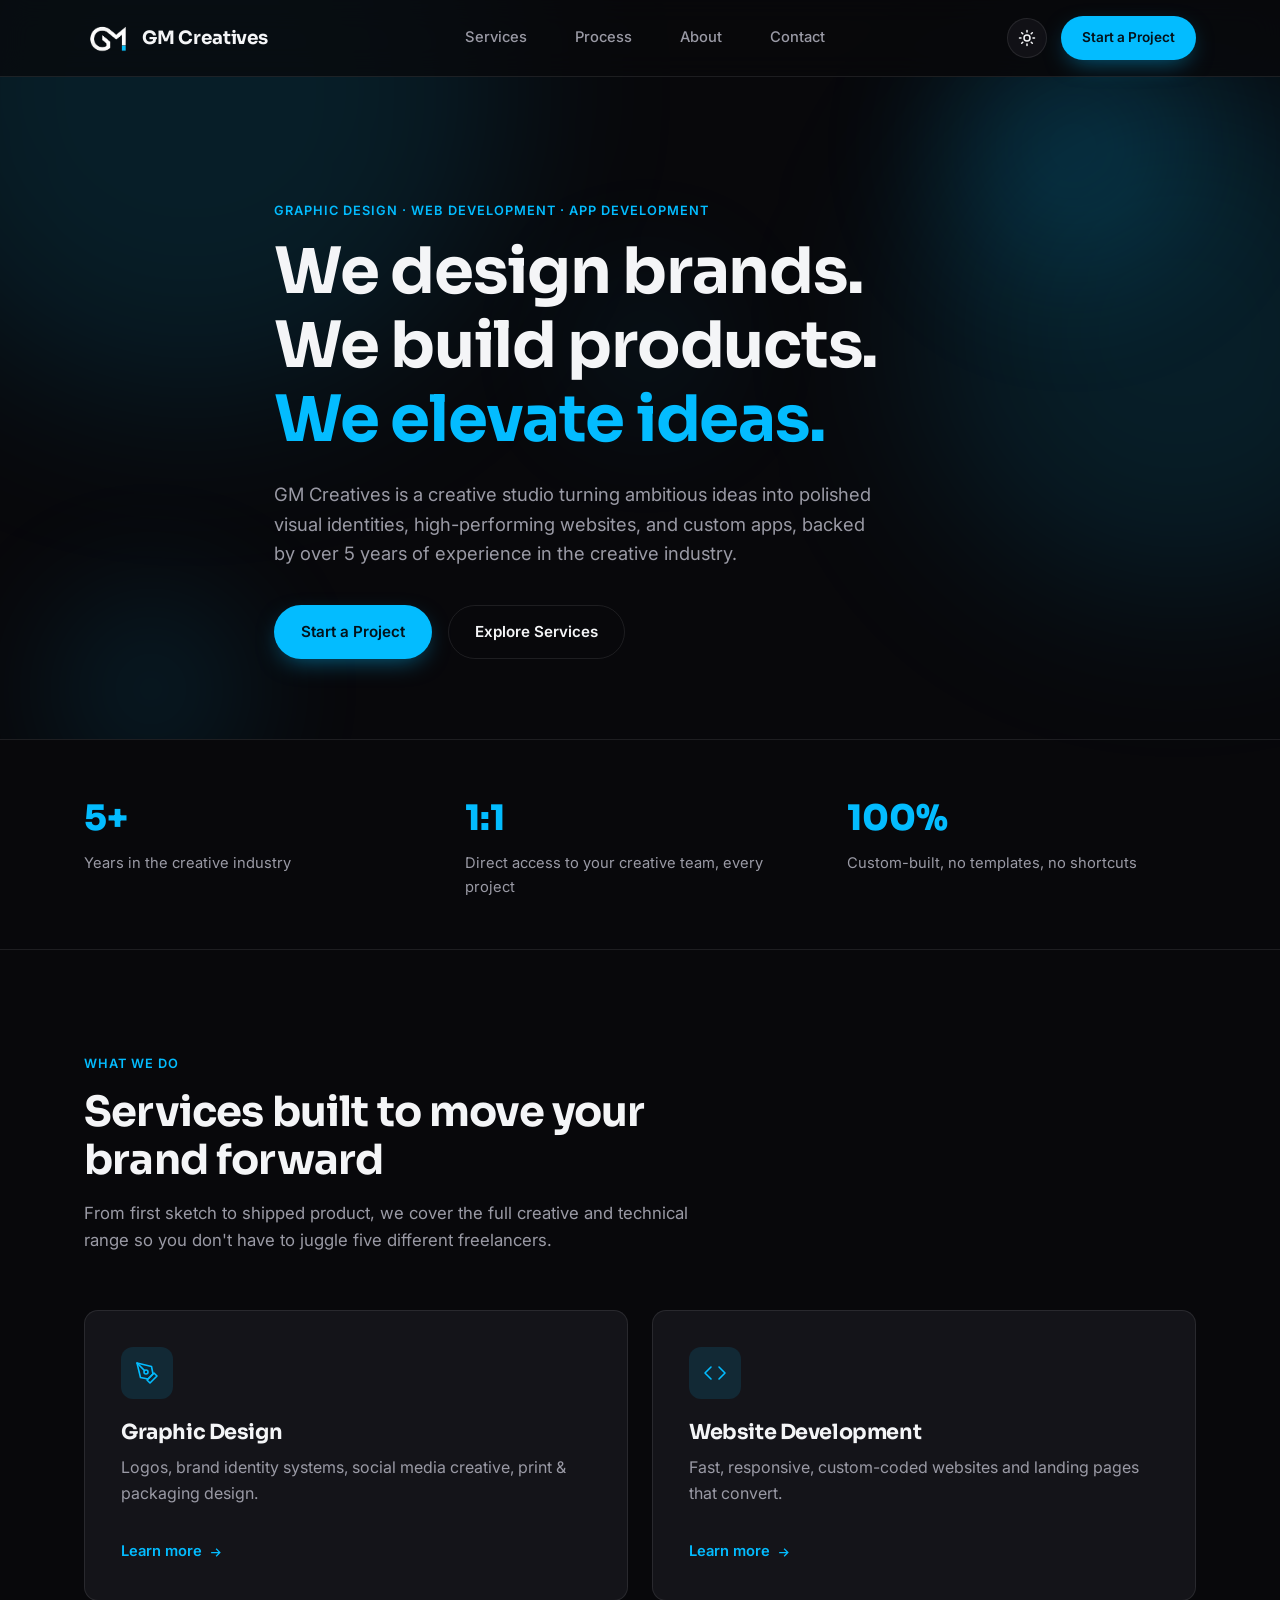
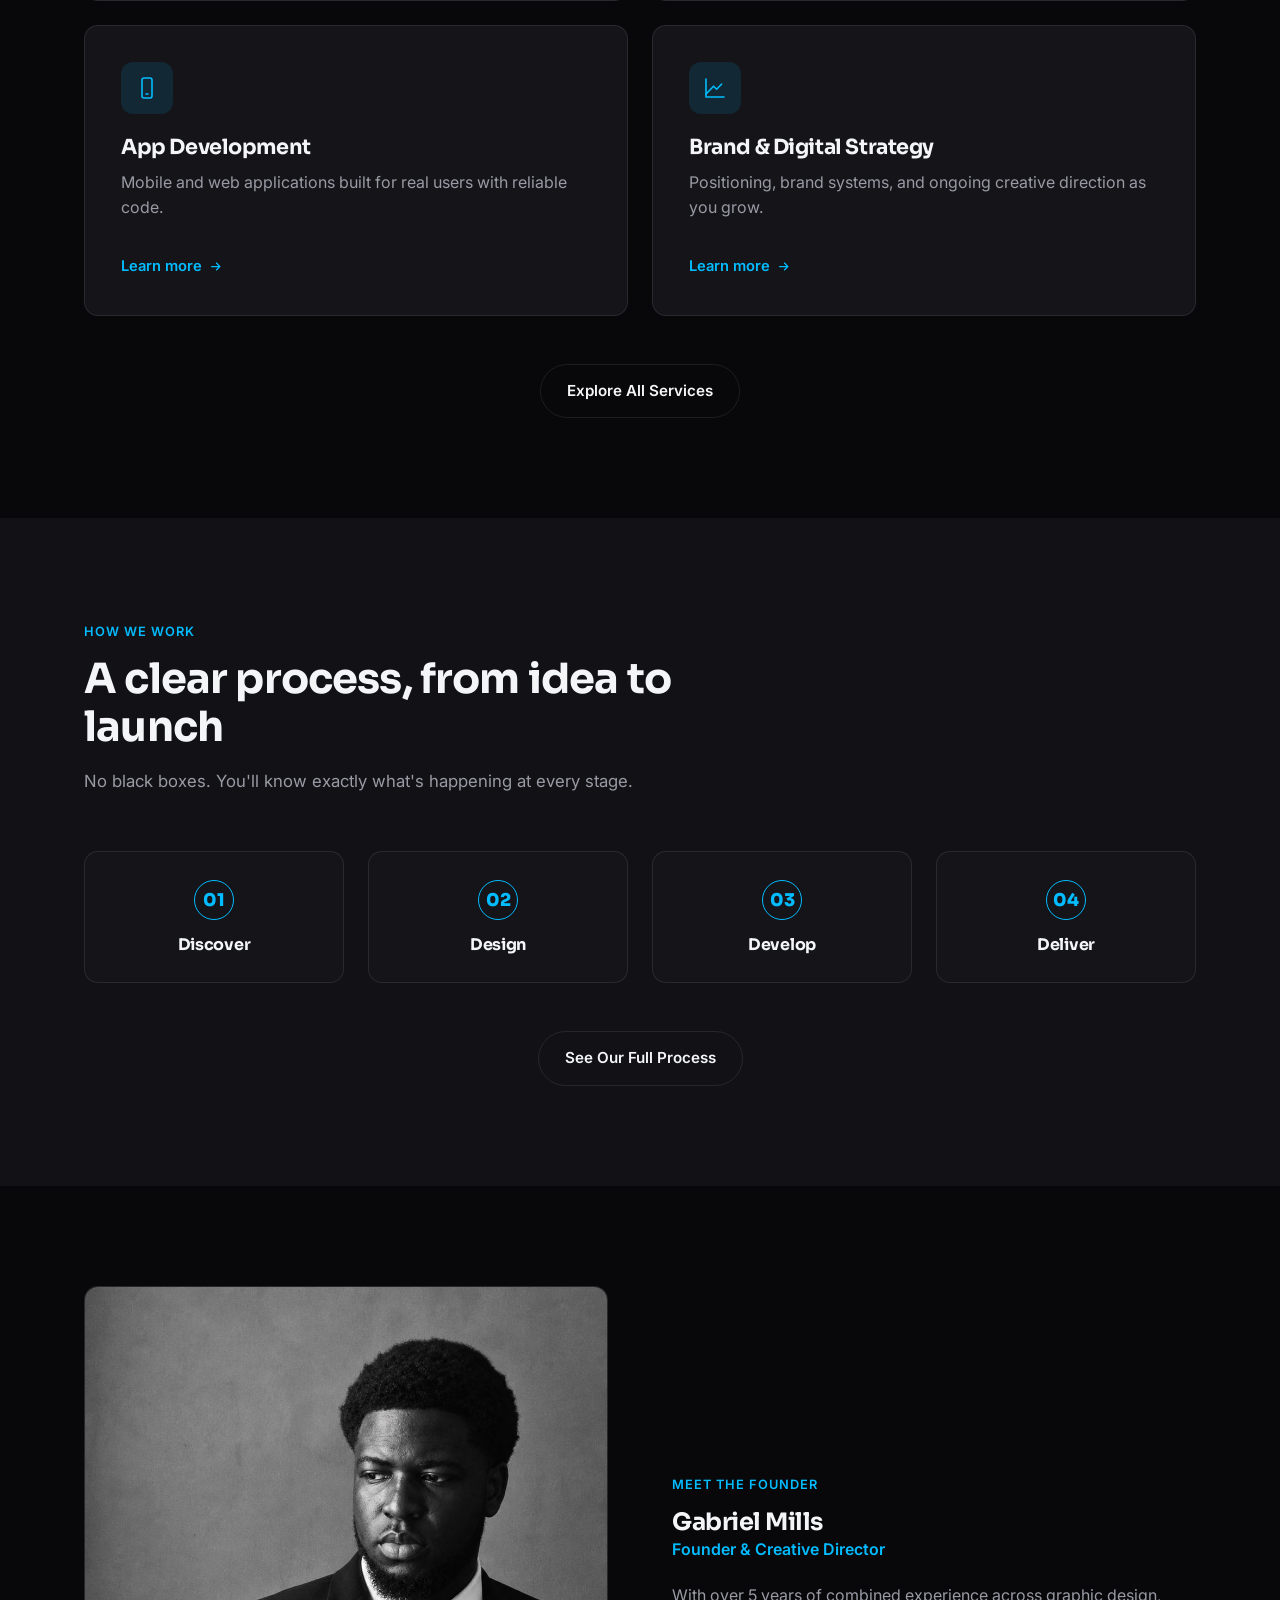
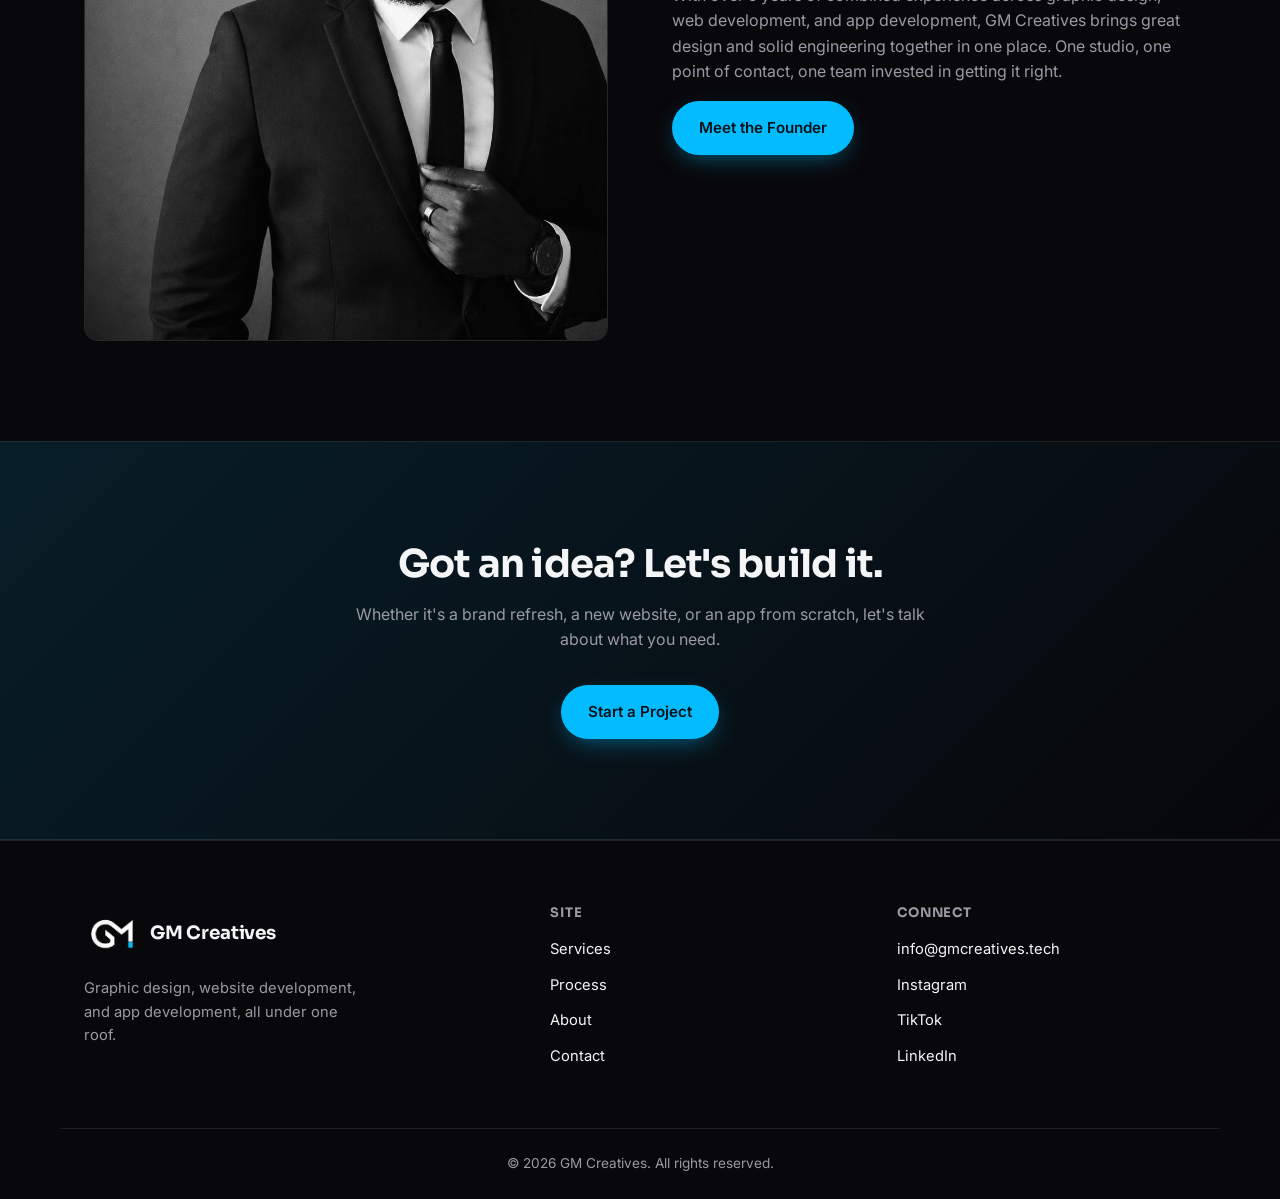
==== index.html @ 7a3c54f2 "Add header scroll animation and ambient background motion Header now shrinks and gains a subtle shad" ====
<!DOCTYPE html>
<html lang="en">
<head>
<meta charset="UTF-8">
<meta name="viewport" content="width=device-width, initial-scale=1.0">
<title>GM Creatives | Graphic Design, Web & App Development Studio</title>
<meta name="description" content="GM Creatives is a graphic design, website development, and app development studio led by Gabriel Mills, bringing over 5 years of creative industry experience to every project.">
<link rel="icon" type="image/jpeg" href="assets/images/logo.jpeg">
<link rel="preconnect" href="https://fonts.googleapis.com">
<link rel="preconnect" href="https://fonts.gstatic.com" crossorigin>
<link href="https://fonts.googleapis.com/css2?family=Sora:wght@400;500;600;700;800&family=Inter:wght@400;500;600;700&display=swap" rel="stylesheet">
<link rel="stylesheet" href="assets/css/styles.css">
<script>
  (function() {
    var saved = localStorage.getItem('gmc-theme');
    var theme = saved || 'dark';
    document.documentElement.setAttribute('data-theme', theme);
  })();
</script>
</head>
<body>

<div class="bg-glow" aria-hidden="true"></div>

<header class="site-header" id="top">
  <div class="container header-inner">
    <a href="index.html" class="brand">
      <img src="assets/images/logo-white.png" alt="GM Creatives logo" class="brand-mark logo-dark">
      <img src="assets/images/logo-black.png" alt="GM Creatives logo" class="brand-mark logo-light">
      <span class="brand-name">GM Creatives</span>
    </a>

    <nav class="main-nav" id="main-nav">
      <a href="services.html"><svg class="nav-arrow" viewBox="0 0 24 24" fill="none" stroke="currentColor" stroke-width="2" stroke-linecap="round" stroke-linejoin="round"><path d="M7 17L17 7M17 7H8M17 7V16"></path></svg>Services</a>
      <a href="process.html"><svg class="nav-arrow" viewBox="0 0 24 24" fill="none" stroke="currentColor" stroke-width="2" stroke-linecap="round" stroke-linejoin="round"><path d="M7 17L17 7M17 7H8M17 7V16"></path></svg>Process</a>
      <a href="about.html"><svg class="nav-arrow" viewBox="0 0 24 24" fill="none" stroke="currentColor" stroke-width="2" stroke-linecap="round" stroke-linejoin="round"><path d="M7 17L17 7M17 7H8M17 7V16"></path></svg>About</a>
      <a href="contact.html"><svg class="nav-arrow" viewBox="0 0 24 24" fill="none" stroke="currentColor" stroke-width="2" stroke-linecap="round" stroke-linejoin="round"><path d="M7 17L17 7M17 7H8M17 7V16"></path></svg>Contact</a>
      <a href="contact.html" class="btn btn-primary btn-sm mobile-cta">Start a Project</a>
    </nav>

    <div class="header-actions">
      <button class="theme-toggle" id="theme-toggle" type="button" aria-label="Toggle light and dark mode">
        <svg class="icon-sun" viewBox="0 0 24 24" fill="none" stroke="currentColor" stroke-width="2" stroke-linecap="round" stroke-linejoin="round"><circle cx="12" cy="12" r="4"></circle><path d="M12 2v2M12 20v2M4.93 4.93l1.41 1.41M17.66 17.66l1.41 1.41M2 12h2M20 12h2M6.34 17.66l-1.41 1.41M19.07 4.93l-1.41 1.41"></path></svg>
        <svg class="icon-moon" viewBox="0 0 24 24" fill="none" stroke="currentColor" stroke-width="2" stroke-linecap="round" stroke-linejoin="round"><path d="M21 12.79A9 9 0 1 1 11.21 3a7 7 0 0 0 9.79 9.79z"></path></svg>
      </button>
      <a href="contact.html" class="btn btn-primary btn-sm">Start a Project</a>
      <button class="nav-toggle" id="nav-toggle" type="button" aria-label="Open menu" aria-expanded="false">
        <span></span><span></span><span></span>
      </button>
    </div>
  </div>
</header>

<main>

  <!-- HERO -->
  <section class="hero">
    <div class="orb-field" aria-hidden="true">
      <div class="orb orb-1"></div>
      <div class="orb orb-2"></div>
      <div class="orb orb-3"></div>
    </div>
    <div class="container hero-inner">
      <p class="eyebrow reveal">Graphic Design · Web Development · App Development</p>
      <h1 class="hero-title reveal">
        We design brands.<br>
        We build products.<br>
        <span class="text-accent">We elevate ideas.</span>
      </h1>
      <p class="hero-sub reveal">
        GM Creatives is a creative studio turning ambitious ideas into polished visual identities,
        high-performing websites, and custom apps, backed by over 5 years of experience in the creative industry.
      </p>
      <div class="hero-actions reveal">
        <a href="contact.html" class="btn btn-primary">Start a Project</a>
        <a href="services.html" class="btn btn-ghost">Explore Services</a>
      </div>
    </div>
  </section>

  <!-- PILLARS / STATS -->
  <section class="pillars">
    <div class="container pillars-grid">
      <div class="pillar reveal">
        <span class="pillar-num">5+</span>
        <span class="pillar-label">Years in the creative industry</span>
      </div>
      <div class="pillar reveal">
        <span class="pillar-num">1:1</span>
        <span class="pillar-label">Direct access to your creative team, every project</span>
      </div>
      <div class="pillar reveal">
        <span class="pillar-num">100%</span>
        <span class="pillar-label">Custom-built, no templates, no shortcuts</span>
      </div>
    </div>
  </section>

  <!-- SERVICES TEASER -->
  <section class="services">
    <div class="container">
      <div class="section-head reveal">
        <p class="eyebrow">What we do</p>
        <h2>Services built to move your brand forward</h2>
        <p class="section-sub">From first sketch to shipped product, we cover the full creative and technical range so you don't have to juggle five different freelancers.</p>
      </div>

      <div class="services-grid">
        <a href="services.html#graphic-design" class="service-card reveal">
          <div class="service-icon">
            <svg viewBox="0 0 24 24" fill="none" stroke="currentColor" stroke-width="1.6" stroke-linecap="round" stroke-linejoin="round"><path d="M12 19l7-7 3 3-7 7-3-3z"></path><path d="M18 13l-1.5-7.5L2 2l3.5 14.5L13 18l5-5z"></path><path d="M2 2l7.586 7.586"></path><circle cx="11" cy="11" r="2"></circle></svg>
          </div>
          <h3>Graphic Design</h3>
          <p>Logos, brand identity systems, social media creative, print &amp; packaging design.</p>
          <span class="know-more">Learn more <svg viewBox="0 0 24 24" fill="none" stroke="currentColor" stroke-width="2"><path d="M5 12h14M13 6l6 6-6 6"></path></svg></span>
        </a>

        <a href="services.html#website-development" class="service-card reveal">
          <div class="service-icon">
            <svg viewBox="0 0 24 24" fill="none" stroke="currentColor" stroke-width="1.6" stroke-linecap="round" stroke-linejoin="round"><polyline points="16 18 22 12 16 6"></polyline><polyline points="8 6 2 12 8 18"></polyline></svg>
          </div>
          <h3>Website Development</h3>
          <p>Fast, responsive, custom-coded websites and landing pages that convert.</p>
          <span class="know-more">Learn more <svg viewBox="0 0 24 24" fill="none" stroke="currentColor" stroke-width="2"><path d="M5 12h14M13 6l6 6-6 6"></path></svg></span>
        </a>

        <a href="services.html#app-development" class="service-card reveal">
          <div class="service-icon">
            <svg viewBox="0 0 24 24" fill="none" stroke="currentColor" stroke-width="1.6" stroke-linecap="round" stroke-linejoin="round"><rect x="7" y="2" width="10" height="20" rx="2"></rect><line x1="11" y1="18" x2="13" y2="18"></line></svg>
          </div>
          <h3>App Development</h3>
          <p>Mobile and web applications built for real users with reliable code.</p>
          <span class="know-more">Learn more <svg viewBox="0 0 24 24" fill="none" stroke="currentColor" stroke-width="2"><path d="M5 12h14M13 6l6 6-6 6"></path></svg></span>
        </a>

        <a href="services.html#brand-strategy" class="service-card reveal">
          <div class="service-icon">
            <svg viewBox="0 0 24 24" fill="none" stroke="currentColor" stroke-width="1.6" stroke-linecap="round" stroke-linejoin="round"><path d="M3 3v18h18"></path><path d="M18.7 8l-5.1 5.2-3-3L3 18"></path></svg>
          </div>
          <h3>Brand &amp; Digital Strategy</h3>
          <p>Positioning, brand systems, and ongoing creative direction as you grow.</p>
          <span class="know-more">Learn more <svg viewBox="0 0 24 24" fill="none" stroke="currentColor" stroke-width="2"><path d="M5 12h14M13 6l6 6-6 6"></path></svg></span>
        </a>
      </div>

      <div class="section-cta reveal">
        <a href="services.html" class="btn btn-ghost">Explore All Services</a>
      </div>
    </div>
  </section>

  <!-- PROCESS TEASER -->
  <section class="process">
    <div class="container">
      <div class="section-head reveal">
        <p class="eyebrow">How we work</p>
        <h2>A clear process, from idea to launch</h2>
        <p class="section-sub">No black boxes. You'll know exactly what's happening at every stage.</p>
      </div>

      <div class="process-teaser-row">
        <div class="process-teaser-item reveal">
          <div class="timeline-marker">01</div>
          <h3>Discover</h3>
        </div>
        <div class="process-teaser-item reveal">
          <div class="timeline-marker">02</div>
          <h3>Design</h3>
        </div>
        <div class="process-teaser-item reveal">
          <div class="timeline-marker">03</div>
          <h3>Develop</h3>
        </div>
        <div class="process-teaser-item reveal">
          <div class="timeline-marker">04</div>
          <h3>Deliver</h3>
        </div>
      </div>

      <div class="section-cta reveal">
        <a href="process.html" class="btn btn-ghost">See Our Full Process</a>
      </div>
    </div>
  </section>

  <!-- ABOUT TEASER -->
  <section class="about">
    <div class="container teaser">
      <div class="teaser-photo reveal">
        <img src="assets/images/founder.png" alt="Gabriel Mills, Founder of GM Creatives">
      </div>
      <div class="reveal">
        <p class="eyebrow">Meet the founder</p>
        <h2>Gabriel Mills</h2>
        <p class="about-role">Founder &amp; Creative Director</p>
        <p class="about-text">
          With over 5 years of combined experience across graphic design, web development, and app
          development, GM Creatives brings great design and solid engineering together in one place.
          One studio, one point of contact, one team invested in getting it right.
        </p>
        <a href="about.html" class="btn btn-primary">Meet the Founder</a>
      </div>
    </div>
  </section>

  <!-- CTA BANNER -->
  <section class="cta-banner">
    <div class="container cta-inner reveal">
      <h2>Got an idea? Let's build it.</h2>
      <p>Whether it's a brand refresh, a new website, or an app from scratch, let's talk about what you need.</p>
      <a href="contact.html" class="btn btn-primary">Start a Project</a>
    </div>
  </section>

</main>

<footer class="site-footer">
  <div class="container footer-inner">
    <div class="footer-brand">
      <a href="index.html" class="brand">
        <img src="assets/images/logo-white.png" alt="GM Creatives logo" class="brand-mark logo-dark">
        <img src="assets/images/logo-black.png" alt="GM Creatives logo" class="brand-mark logo-light">
        <span class="brand-name">GM Creatives</span>
      </a>
      <p>Graphic design, website development, and app development, all under one roof.</p>
    </div>

    <div class="footer-links">
      <h4>Site</h4>
      <a href="services.html">Services</a>
      <a href="process.html">Process</a>
      <a href="about.html">About</a>
      <a href="contact.html">Contact</a>
    </div>

    <div class="footer-links">
      <h4>Connect</h4>
      <a href="mailto:info@gmcreatives.tech">info@gmcreatives.tech</a>
      <a href="https://instagram.com/officialmills__" target="_blank" rel="noopener">Instagram</a>
      <a href="https://tiktok.com/@officialmills__" target="_blank" rel="noopener">TikTok</a>
      <a href="https://www.linkedin.com/in/gmills69" target="_blank" rel="noopener">LinkedIn</a>
    </div>
  </div>
  <div class="container footer-bottom">
    <p>&copy; <span id="year"></span> GM Creatives. All rights reserved.</p>
  </div>
</footer>

<script src="assets/js/main.js"></script>
</body>
</html>
---- assets/css/styles.css ----
/* ===== Design tokens ===== */
:root {
  --accent: #03bcff;
  --accent-hover: #29cbff;
  --accent-soft: rgba(3, 188, 255, 0.12);
  --radius: 14px;
  --font-head: 'Sora', 'Inter', system-ui, sans-serif;
  --font-body: 'Inter', system-ui, sans-serif;
  --ease: cubic-bezier(0.16, 1, 0.3, 1);
}

/* Dark theme (default) */
[data-theme="dark"] {
  --bg: #08080b;
  --bg-elevated: #111116;
  --bg-card: #141419;
  --border: rgba(255, 255, 255, 0.09);
  --text: #f4f5f7;
  --text-muted: #9a9aa5;
  --accent-contrast: #04121a;
}

/* Light theme */
[data-theme="light"] {
  --bg: #ffffff;
  --bg-elevated: #f4f7fa;
  --bg-card: #ffffff;
  --border: rgba(10, 15, 25, 0.09);
  --text: #10121a;
  --text-muted: #565b6b;
  --accent-contrast: #ffffff;
}

/* ===== Reset ===== */
* { box-sizing: border-box; margin: 0; padding: 0; }

html { scroll-behavior: smooth; }

body {
  background: var(--bg);
  color: var(--text);
  font-family: var(--font-body);
  line-height: 1.6;
  -webkit-font-smoothing: antialiased;
  overflow-x: hidden;
  transition: background 0.3s var(--ease), color 0.3s var(--ease);
}

img { max-width: 100%; display: block; }

a { color: inherit; text-decoration: none; }

ul { list-style: none; }

h1, h2, h3, h4 {
  font-family: var(--font-head);
  font-weight: 700;
  line-height: 1.15;
  letter-spacing: -0.02em;
}

.container {
  width: 100%;
  max-width: 1160px;
  margin: 0 auto;
  padding: 0 24px;
}

.text-accent { color: var(--accent); }

.eyebrow {
  display: inline-block;
  font-size: 0.8rem;
  font-weight: 600;
  letter-spacing: 0.08em;
  text-transform: uppercase;
  color: var(--accent);
  margin-bottom: 14px;
}

/* ===== Background glow (ambient animated blobs) ===== */
.bg-glow {
  position: fixed;
  inset: 0;
  z-index: -1;
  overflow: hidden;
  pointer-events: none;
}

.bg-glow::before,
.bg-glow::after {
  content: "";
  position: absolute;
  border-radius: 50%;
  background: var(--accent-soft);
  filter: blur(90px);
  will-change: transform;
}

.bg-glow::before {
  width: 620px;
  height: 620px;
  top: -220px;
  left: -120px;
  animation: drift-blob-a 24s ease-in-out infinite;
}

.bg-glow::after {
  width: 520px;
  height: 520px;
  top: 8%;
  right: -160px;
  animation: drift-blob-b 28s ease-in-out infinite;
}

@keyframes drift-blob-a {
  0%, 100% { transform: translate(0, 0) scale(1); }
  50% { transform: translate(70px, 90px) scale(1.15); }
}

@keyframes drift-blob-b {
  0%, 100% { transform: translate(0, 0) scale(1); }
  50% { transform: translate(-90px, 60px) scale(0.88); }
}

/* ===== Floating ambient orbs (hero / page headers) ===== */
.orb-field {
  position: absolute;
  inset: 0;
  overflow: hidden;
  pointer-events: none;
  z-index: 0;
}

.orb {
  position: absolute;
  border-radius: 50%;
  background: var(--accent);
  filter: blur(70px);
  will-change: transform;
}

.orb-1 {
  width: 260px;
  height: 260px;
  top: -60px;
  right: 6%;
  opacity: 0.16;
  animation: float-orb-a 13s ease-in-out infinite;
}

.orb-2 {
  width: 200px;
  height: 200px;
  bottom: -50px;
  left: 4%;
  opacity: 0.12;
  animation: float-orb-b 16s ease-in-out infinite;
}

.orb-3 {
  width: 140px;
  height: 140px;
  top: 30%;
  left: 45%;
  opacity: 0.1;
  animation: float-orb-c 19s ease-in-out infinite;
}

[data-theme="light"] .orb { opacity: 0.5; }
[data-theme="light"] .orb-1 { opacity: 0.22; }
[data-theme="light"] .orb-2 { opacity: 0.16; }
[data-theme="light"] .orb-3 { opacity: 0.14; }

@keyframes float-orb-a {
  0%, 100% { transform: translate(0, 0); }
  50% { transform: translate(-30px, 35px); }
}

@keyframes float-orb-b {
  0%, 100% { transform: translate(0, 0); }
  50% { transform: translate(25px, -30px); }
}

@keyframes float-orb-c {
  0%, 100% { transform: translate(0, 0) scale(1); }
  50% { transform: translate(-20px, -20px) scale(1.2); }
}

@media (prefers-reduced-motion: reduce) {
  .bg-glow::before, .bg-glow::after, .orb { animation: none; }
}

/* ===== Buttons ===== */
.btn {
  display: inline-flex;
  align-items: center;
  justify-content: center;
  gap: 8px;
  padding: 14px 26px;
  border-radius: 999px;
  font-weight: 600;
  font-size: 0.95rem;
  border: 1px solid transparent;
  cursor: pointer;
  transition: transform 0.2s var(--ease), background 0.2s var(--ease), border-color 0.2s var(--ease), box-shadow 0.2s var(--ease);
  white-space: nowrap;
}

.btn:hover { transform: translateY(-2px); }

.btn-primary {
  background: var(--accent);
  color: var(--accent-contrast);
  box-shadow: 0 8px 24px -8px rgba(3, 188, 255, 0.55);
}

.btn-primary:hover { background: var(--accent-hover); }

.btn-ghost {
  background: transparent;
  border-color: var(--border);
  color: var(--text);
}

.btn-ghost:hover { border-color: var(--accent); color: var(--accent); }

.btn-sm { padding: 10px 20px; font-size: 0.85rem; }

.btn-full { width: 100%; }

/* ===== Header ===== */
.site-header {
  position: sticky;
  top: 0;
  z-index: 100;
  backdrop-filter: blur(14px);
  background: color-mix(in srgb, var(--bg) 75%, transparent);
  border-bottom: 1px solid var(--border);
  box-shadow: 0 0 0 rgba(0, 0, 0, 0);
  transition: box-shadow 0.35s var(--ease), background 0.35s var(--ease);
}

.site-header.scrolled {
  background: color-mix(in srgb, var(--bg) 92%, transparent);
  box-shadow: 0 12px 30px -18px rgba(0, 0, 0, 0.5);
}

.header-inner {
  display: flex;
  align-items: center;
  justify-content: space-between;
  height: 76px;
  transition: height 0.3s var(--ease);
}

.site-header.scrolled .header-inner { height: 64px; }
.site-header.scrolled .brand-mark { height: 40px; }

.brand {
  display: flex;
  align-items: center;
  gap: 10px;
}

.brand-mark {
  height: 48px;
  width: auto;
  object-fit: contain;
  transition: height 0.3s var(--ease);
}

.brand-mark.logo-light { display: none; }
[data-theme="light"] .brand-mark.logo-dark { display: none; }
[data-theme="light"] .brand-mark.logo-light { display: block; }

.brand-name {
  font-family: var(--font-head);
  font-weight: 700;
  font-size: 1.15rem;
  letter-spacing: -0.01em;
}

.main-nav {
  display: flex;
  gap: 32px;
}

.main-nav a {
  display: inline-flex;
  align-items: center;
  gap: 5px;
  font-size: 0.92rem;
  font-weight: 500;
  color: var(--text-muted);
  transition: color 0.2s var(--ease);
}

.main-nav a:hover { color: var(--text); }

.main-nav a.active { color: var(--accent); }

.nav-arrow {
  width: 11px;
  height: 11px;
  opacity: 0;
  transform: translate(-3px, 3px) rotate(-45deg);
  transition: transform 0.25s var(--ease), opacity 0.25s var(--ease);
}

.main-nav a:hover .nav-arrow,
.main-nav a.active .nav-arrow {
  opacity: 1;
  transform: translate(0, 0) rotate(0deg);
}

.footer-brand .brand-mark { height: 56px; }

.header-actions {
  display: flex;
  align-items: center;
  gap: 14px;
}

.theme-toggle {
  width: 40px;
  height: 40px;
  border-radius: 50%;
  border: 1px solid var(--border);
  background: var(--bg-elevated);
  color: var(--text);
  display: flex;
  align-items: center;
  justify-content: center;
  cursor: pointer;
  transition: border-color 0.2s var(--ease);
}

.theme-toggle:hover { border-color: var(--accent); color: var(--accent); }

.theme-toggle svg { width: 18px; height: 18px; }

.theme-toggle .icon-moon { display: none; }
[data-theme="light"] .theme-toggle .icon-sun { display: none; }
[data-theme="light"] .theme-toggle .icon-moon { display: block; }

.nav-toggle {
  display: none;
  width: 40px;
  height: 40px;
  border-radius: 8px;
  border: 1px solid var(--border);
  background: var(--bg-elevated);
  flex-direction: column;
  align-items: center;
  justify-content: center;
  gap: 5px;
  cursor: pointer;
}

.nav-toggle span {
  width: 18px;
  height: 2px;
  background: var(--text);
  border-radius: 2px;
  transition: transform 0.25s var(--ease), opacity 0.25s var(--ease);
}

.nav-toggle.open span:nth-child(1) { transform: translateY(7px) rotate(45deg); }
.nav-toggle.open span:nth-child(2) { opacity: 0; }
.nav-toggle.open span:nth-child(3) { transform: translateY(-7px) rotate(-45deg); }

.main-nav a.mobile-cta { display: none; }

/* ===== Hero ===== */
.hero { position: relative; overflow: hidden; padding: 120px 0 80px; }

.hero-inner { position: relative; z-index: 1; max-width: 780px; }

.hero-title {
  font-size: clamp(2.4rem, 6vw, 4rem);
  margin-bottom: 24px;
}

.hero-sub {
  font-size: 1.15rem;
  color: var(--text-muted);
  max-width: 600px;
  margin-bottom: 36px;
}

.hero-actions { display: flex; gap: 16px; flex-wrap: wrap; }

/* ===== Pillars ===== */
.pillars { padding: 50px 0; border-top: 1px solid var(--border); border-bottom: 1px solid var(--border); }

.pillars-grid {
  display: grid;
  grid-template-columns: repeat(3, 1fr);
  gap: 32px;
}

.pillar { display: flex; flex-direction: column; gap: 6px; }

.pillar-num {
  font-family: var(--font-head);
  font-size: 2.2rem;
  font-weight: 800;
  color: var(--accent);
}

.pillar-label { color: var(--text-muted); font-size: 0.92rem; }

/* ===== Section head ===== */
.section-head { max-width: 640px; margin-bottom: 56px; }

.section-head h2 { font-size: clamp(1.8rem, 4vw, 2.6rem); margin-bottom: 16px; }

.section-sub { color: var(--text-muted); font-size: 1.05rem; }

section { padding: 100px 0; }

/* ===== Services ===== */
.services-grid {
  display: grid;
  grid-template-columns: repeat(2, 1fr);
  gap: 24px;
}

.service-card {
  background: var(--bg-card);
  border: 1px solid var(--border);
  border-radius: var(--radius);
  padding: 36px;
  transition: transform 0.25s var(--ease), border-color 0.25s var(--ease), box-shadow 0.25s var(--ease);
}

.service-card:hover {
  transform: translateY(-4px);
  border-color: var(--accent);
  box-shadow: 0 16px 40px -20px rgba(3, 188, 255, 0.4);
}

.service-icon {
  width: 52px;
  height: 52px;
  border-radius: 12px;
  background: var(--accent-soft);
  color: var(--accent);
  display: flex;
  align-items: center;
  justify-content: center;
  margin-bottom: 22px;
}

.service-icon svg { width: 24px; height: 24px; }

.service-card h3 { font-size: 1.3rem; margin-bottom: 10px; }

.service-card p { color: var(--text-muted); margin-bottom: 18px; }

.service-list li {
  position: relative;
  padding-left: 18px;
  color: var(--text-muted);
  font-size: 0.92rem;
  margin-bottom: 8px;
}

.service-list li::before {
  content: "";
  position: absolute;
  left: 0;
  top: 9px;
  width: 6px;
  height: 6px;
  border-radius: 50%;
  background: var(--accent);
}

/* ===== Process / timeline ===== */
.process { background: var(--bg-elevated); }

.timeline {
  display: grid;
  grid-template-columns: repeat(4, 1fr);
  gap: 24px;
  position: relative;
}

.timeline-item {
  background: var(--bg-card);
  border: 1px solid var(--border);
  border-radius: var(--radius);
  padding: 28px 24px;
}

.timeline-marker {
  font-family: var(--font-head);
  font-weight: 800;
  font-size: 1.1rem;
  color: var(--accent);
  border: 1px solid var(--accent);
  width: 40px;
  height: 40px;
  border-radius: 50%;
  display: flex;
  align-items: center;
  justify-content: center;
  margin-bottom: 18px;
}

.timeline-item h3 { font-size: 1.1rem; margin-bottom: 8px; }

.timeline-item p { color: var(--text-muted); font-size: 0.92rem; }

/* ===== About ===== */
.about-grid {
  display: grid;
  grid-template-columns: 0.8fr 1.2fr;
  gap: 64px;
  align-items: center;
}

.about-photo {
  border-radius: var(--radius);
  overflow: hidden;
  border: 1px solid var(--border);
  aspect-ratio: 4 / 5;
  background: var(--bg-elevated);
}

.about-photo img { width: 100%; height: 100%; object-fit: cover; }

.about-role {
  color: var(--accent);
  font-weight: 600;
  margin-bottom: 20px;
}

.about-content h2 { font-size: clamp(1.8rem, 4vw, 2.4rem); margin-bottom: 6px; }

.about-text { color: var(--text-muted); margin-bottom: 16px; }

.about-quote {
  font-family: var(--font-head);
  font-size: 1.2rem;
  font-style: italic;
  margin-top: 24px;
  padding-left: 20px;
  border-left: 3px solid var(--accent);
}

/* ===== CTA banner ===== */
.cta-banner {
  background: linear-gradient(135deg, var(--accent-soft), transparent);
  border-top: 1px solid var(--border);
  border-bottom: 1px solid var(--border);
}

.cta-inner { text-align: center; max-width: 640px; margin: 0 auto; }

.cta-inner h2 { font-size: clamp(1.8rem, 4vw, 2.4rem); margin-bottom: 16px; }

.cta-inner p { color: var(--text-muted); margin-bottom: 32px; }

/* ===== Contact ===== */
.contact-grid {
  display: grid;
  grid-template-columns: 1fr 1fr;
  gap: 64px;
}

.contact-email {
  display: inline-block;
  font-family: var(--font-head);
  font-size: 1.4rem;
  font-weight: 700;
  color: var(--accent);
  margin: 20px 0 28px;
}

.socials { display: flex; gap: 14px; }

.socials a {
  width: 42px;
  height: 42px;
  border-radius: 50%;
  border: 1px solid var(--border);
  display: flex;
  align-items: center;
  justify-content: center;
  color: var(--text-muted);
  transition: border-color 0.2s var(--ease), color 0.2s var(--ease), transform 0.2s var(--ease);
}

.socials a svg { width: 18px; height: 18px; }

.socials a:hover { border-color: var(--accent); color: var(--accent); transform: translateY(-3px); }

.contact-form {
  display: flex;
  flex-direction: column;
  gap: 18px;
  background: var(--bg-card);
  border: 1px solid var(--border);
  border-radius: var(--radius);
  padding: 32px;
}

.contact-form label {
  display: flex;
  flex-direction: column;
  gap: 8px;
  font-size: 0.88rem;
  color: var(--text-muted);
  font-weight: 500;
}

.contact-form input,
.contact-form textarea {
  background: var(--bg-elevated);
  border: 1px solid var(--border);
  border-radius: 10px;
  padding: 12px 14px;
  color: var(--text);
  font-family: var(--font-body);
  font-size: 0.95rem;
  resize: vertical;
  transition: border-color 0.2s var(--ease);
}

.contact-form input:focus,
.contact-form textarea:focus {
  outline: none;
  border-color: var(--accent);
}

/* ===== Footer ===== */
.site-footer {
  border-top: 1px solid var(--border);
  padding-top: 64px;
}

.footer-inner {
  display: grid;
  grid-template-columns: 1.4fr 1fr 1fr;
  gap: 48px;
  padding-bottom: 48px;
}

.footer-brand p {
  color: var(--text-muted);
  margin-top: 16px;
  max-width: 280px;
  font-size: 0.92rem;
}

.footer-links h4 {
  font-size: 0.82rem;
  text-transform: uppercase;
  letter-spacing: 0.06em;
  color: var(--text-muted);
  margin-bottom: 18px;
}

.footer-links a {
  display: block;
  color: var(--text);
  font-size: 0.92rem;
  margin-bottom: 12px;
  transition: color 0.2s var(--ease);
}

.footer-links a:hover { color: var(--accent); }

.footer-bottom {
  border-top: 1px solid var(--border);
  padding: 24px;
  text-align: center;
  color: var(--text-muted);
  font-size: 0.85rem;
}

/* ===== Sub-page header ===== */
.page-header {
  position: relative;
  overflow: hidden;
  padding: 90px 0 60px;
  border-bottom: 1px solid var(--border);
}

.page-header .container { position: relative; z-index: 1; }

.page-header .eyebrow { margin-bottom: 18px; }

.page-header h1 {
  font-size: clamp(2.2rem, 5vw, 3.2rem);
  max-width: 720px;
}

.page-header p {
  color: var(--text-muted);
  font-size: 1.1rem;
  max-width: 620px;
  margin-top: 20px;
}

/* ===== Section CTA (Know More links) ===== */
.section-cta {
  display: flex;
  justify-content: center;
  margin-top: 48px;
}

.know-more {
  display: inline-flex;
  align-items: center;
  gap: 6px;
  font-weight: 600;
  color: var(--accent);
  font-size: 0.92rem;
  margin-top: 16px;
}

.know-more svg { width: 15px; height: 15px; transition: transform 0.2s var(--ease); }

.know-more:hover svg { transform: translateX(3px); }

/* ===== Home teasers ===== */
.teaser {
  display: grid;
  grid-template-columns: 1fr 1fr;
  gap: 64px;
  align-items: center;
}

.teaser-photo {
  border-radius: var(--radius);
  overflow: hidden;
  border: 1px solid var(--border);
  aspect-ratio: 4 / 5;
  background: var(--bg-elevated);
}

.teaser-photo img { width: 100%; height: 100%; object-fit: cover; }

.process-teaser-row {
  display: grid;
  grid-template-columns: repeat(4, 1fr);
  gap: 24px;
  margin-bottom: 8px;
}

.process-teaser-item {
  text-align: center;
  padding: 28px 16px;
  border: 1px solid var(--border);
  border-radius: var(--radius);
  background: var(--bg-card);
}

.process-teaser-item .timeline-marker { margin: 0 auto 16px; }

.process-teaser-item h3 { font-size: 1rem; }

/* ===== Detailed service sections ===== */
.service-detail {
  display: grid;
  grid-template-columns: 0.9fr 1.4fr;
  gap: 56px;
  padding: 64px 0;
  border-bottom: 1px solid var(--border);
  scroll-margin-top: 100px;
}

.service-detail:last-child { border-bottom: none; }

.service-detail-icon {
  width: 60px;
  height: 60px;
  border-radius: 14px;
  background: var(--accent-soft);
  color: var(--accent);
  display: flex;
  align-items: center;
  justify-content: center;
  margin-bottom: 20px;
}

.service-detail-icon svg { width: 28px; height: 28px; }

.service-detail h2 { font-size: 1.7rem; margin-bottom: 14px; }

.service-detail-summary { color: var(--text-muted); font-size: 1.05rem; }

.service-detail-body p { color: var(--text-muted); margin-bottom: 18px; }

.service-detail-body h4 {
  font-size: 0.85rem;
  text-transform: uppercase;
  letter-spacing: 0.06em;
  color: var(--text);
  margin: 24px 0 14px;
}

.detail-list {
  display: grid;
  grid-template-columns: repeat(2, 1fr);
  gap: 12px 24px;
}

.detail-list li {
  position: relative;
  padding-left: 20px;
  color: var(--text-muted);
  font-size: 0.95rem;
}

.detail-list li::before {
  content: "";
  position: absolute;
  left: 0;
  top: 8px;
  width: 6px;
  height: 6px;
  border-radius: 50%;
  background: var(--accent);
}

/* ===== Detailed process ===== */
.process-detail-list { display: flex; flex-direction: column; gap: 0; }

.process-detail-item {
  display: grid;
  grid-template-columns: 90px 1fr;
  gap: 32px;
  padding: 40px 0;
  border-bottom: 1px solid var(--border);
}

.process-detail-item:last-child { border-bottom: none; }

.process-detail-marker {
  font-family: var(--font-head);
  font-weight: 800;
  font-size: 1.3rem;
  color: var(--accent);
  border: 1px solid var(--accent);
  width: 64px;
  height: 64px;
  border-radius: 50%;
  display: flex;
  align-items: center;
  justify-content: center;
}

.process-detail-item h2 { font-size: 1.4rem; margin-bottom: 12px; }

.process-detail-item p { color: var(--text-muted); margin-bottom: 14px; }

.process-detail-item ul { color: var(--text-muted); font-size: 0.95rem; }

.process-detail-item li {
  position: relative;
  padding-left: 20px;
  margin-bottom: 8px;
}

.process-detail-item li::before {
  content: "";
  position: absolute;
  left: 0;
  top: 8px;
  width: 6px;
  height: 6px;
  border-radius: 50%;
  background: var(--accent);
}

/* ===== About page detail ===== */
.about-detail-grid {
  display: grid;
  grid-template-columns: 0.85fr 1.15fr;
  gap: 64px;
  align-items: start;
}

.about-detail-photo {
  border-radius: var(--radius);
  overflow: hidden;
  border: 1px solid var(--border);
  aspect-ratio: 4 / 5;
  background: var(--bg-elevated);
  position: sticky;
  top: 110px;
}

.about-detail-photo img { width: 100%; height: 100%; object-fit: cover; }

.about-detail-content h2 {
  font-size: 1.4rem;
  margin: 36px 0 14px;
}

.about-detail-content h2:first-child { margin-top: 0; }

.about-detail-content p { color: var(--text-muted); margin-bottom: 16px; }

.bring-list {
  display: grid;
  grid-template-columns: repeat(2, 1fr);
  gap: 16px;
  margin-top: 8px;
}

.bring-item {
  border: 1px solid var(--border);
  border-radius: 12px;
  padding: 18px 20px;
  background: var(--bg-card);
}

.bring-item h4 { font-size: 0.98rem; margin-bottom: 6px; }

.bring-item p { font-size: 0.9rem; margin-bottom: 0; }

/* ===== Reveal-on-scroll ===== */
.reveal {
  opacity: 0;
  transform: translateY(24px);
  transition: opacity 0.7s var(--ease), transform 0.7s var(--ease);
}

.reveal.in-view {
  opacity: 1;
  transform: translateY(0);
}

/* ===== Responsive ===== */
@media (max-width: 900px) {
  .main-nav { display: none; }
  .nav-toggle { display: flex; }

  .main-nav.open {
    display: flex;
    position: absolute;
    top: 76px;
    left: 0;
    right: 0;
    flex-direction: column;
    background: var(--bg);
    border-bottom: 1px solid var(--border);
    padding: 24px;
    gap: 20px;
  }

  .pillars-grid { grid-template-columns: repeat(2, 1fr); }
  .services-grid { grid-template-columns: 1fr; }
  .timeline { grid-template-columns: repeat(2, 1fr); }
  .about-grid { grid-template-columns: 1fr; }
  .about-photo { max-width: 320px; margin: 0 auto; }
  .contact-grid { grid-template-columns: 1fr; }
  .footer-inner { grid-template-columns: 1fr; }

  .teaser { grid-template-columns: 1fr; }
  .teaser-photo { max-width: 320px; margin: 0 auto; }
  .process-teaser-row { grid-template-columns: repeat(2, 1fr); }

  .service-detail { grid-template-columns: 1fr; gap: 24px; }
  .detail-list { grid-template-columns: 1fr; }

  .about-detail-grid { grid-template-columns: 1fr; }
  .about-detail-photo { position: static; max-width: 320px; margin: 0 auto; }
  .bring-list { grid-template-columns: 1fr; }

  .process-detail-item { grid-template-columns: 1fr; gap: 16px; }
}

@media (max-width: 600px) {
  .header-actions .btn-sm:not(.mobile-cta) { display: none; }
  .main-nav a.mobile-cta { display: inline-flex; margin-top: 4px; }
}

@media (max-width: 560px) {
  .pillars-grid { grid-template-columns: 1fr; }
  .timeline { grid-template-columns: 1fr; }
  .hero { padding: 90px 0 60px; }
  section { padding: 70px 0; }
  .hero-actions .btn { flex: 1; }
  .process-teaser-row { grid-template-columns: 1fr; }
}
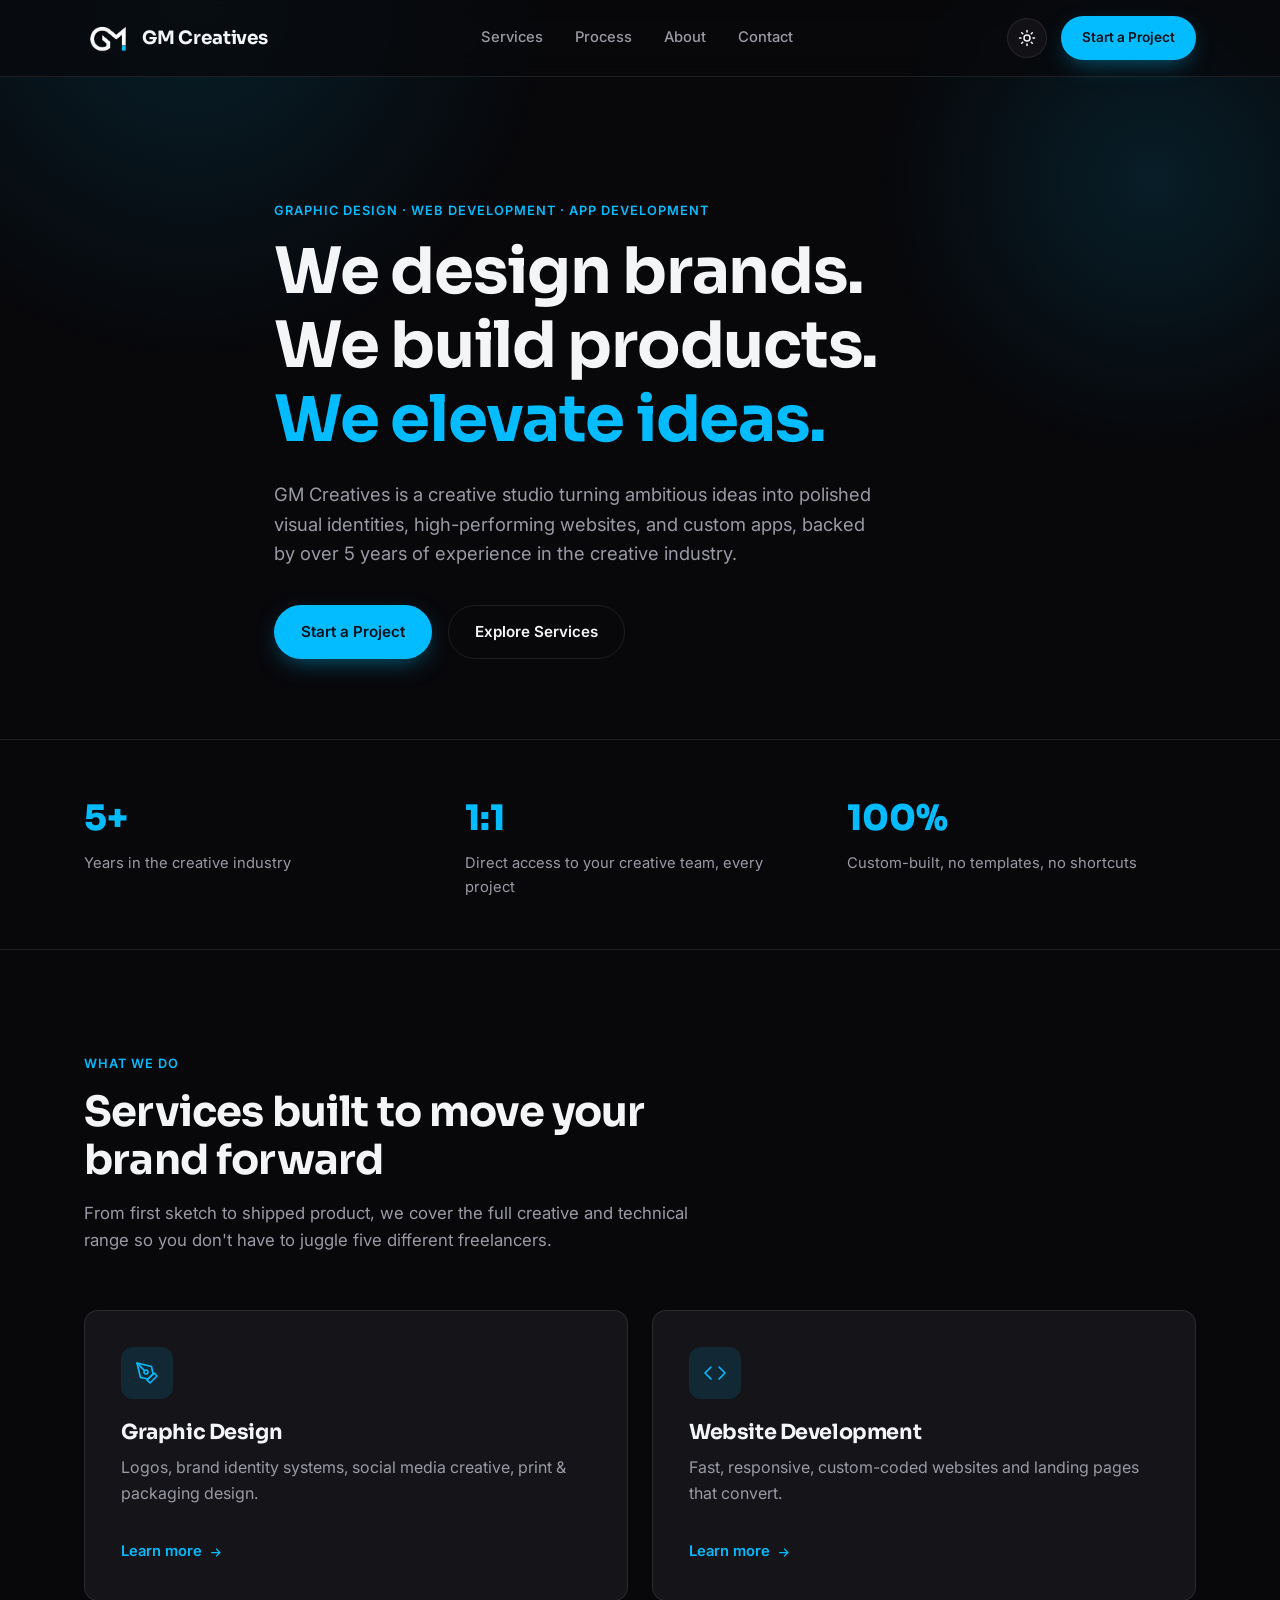
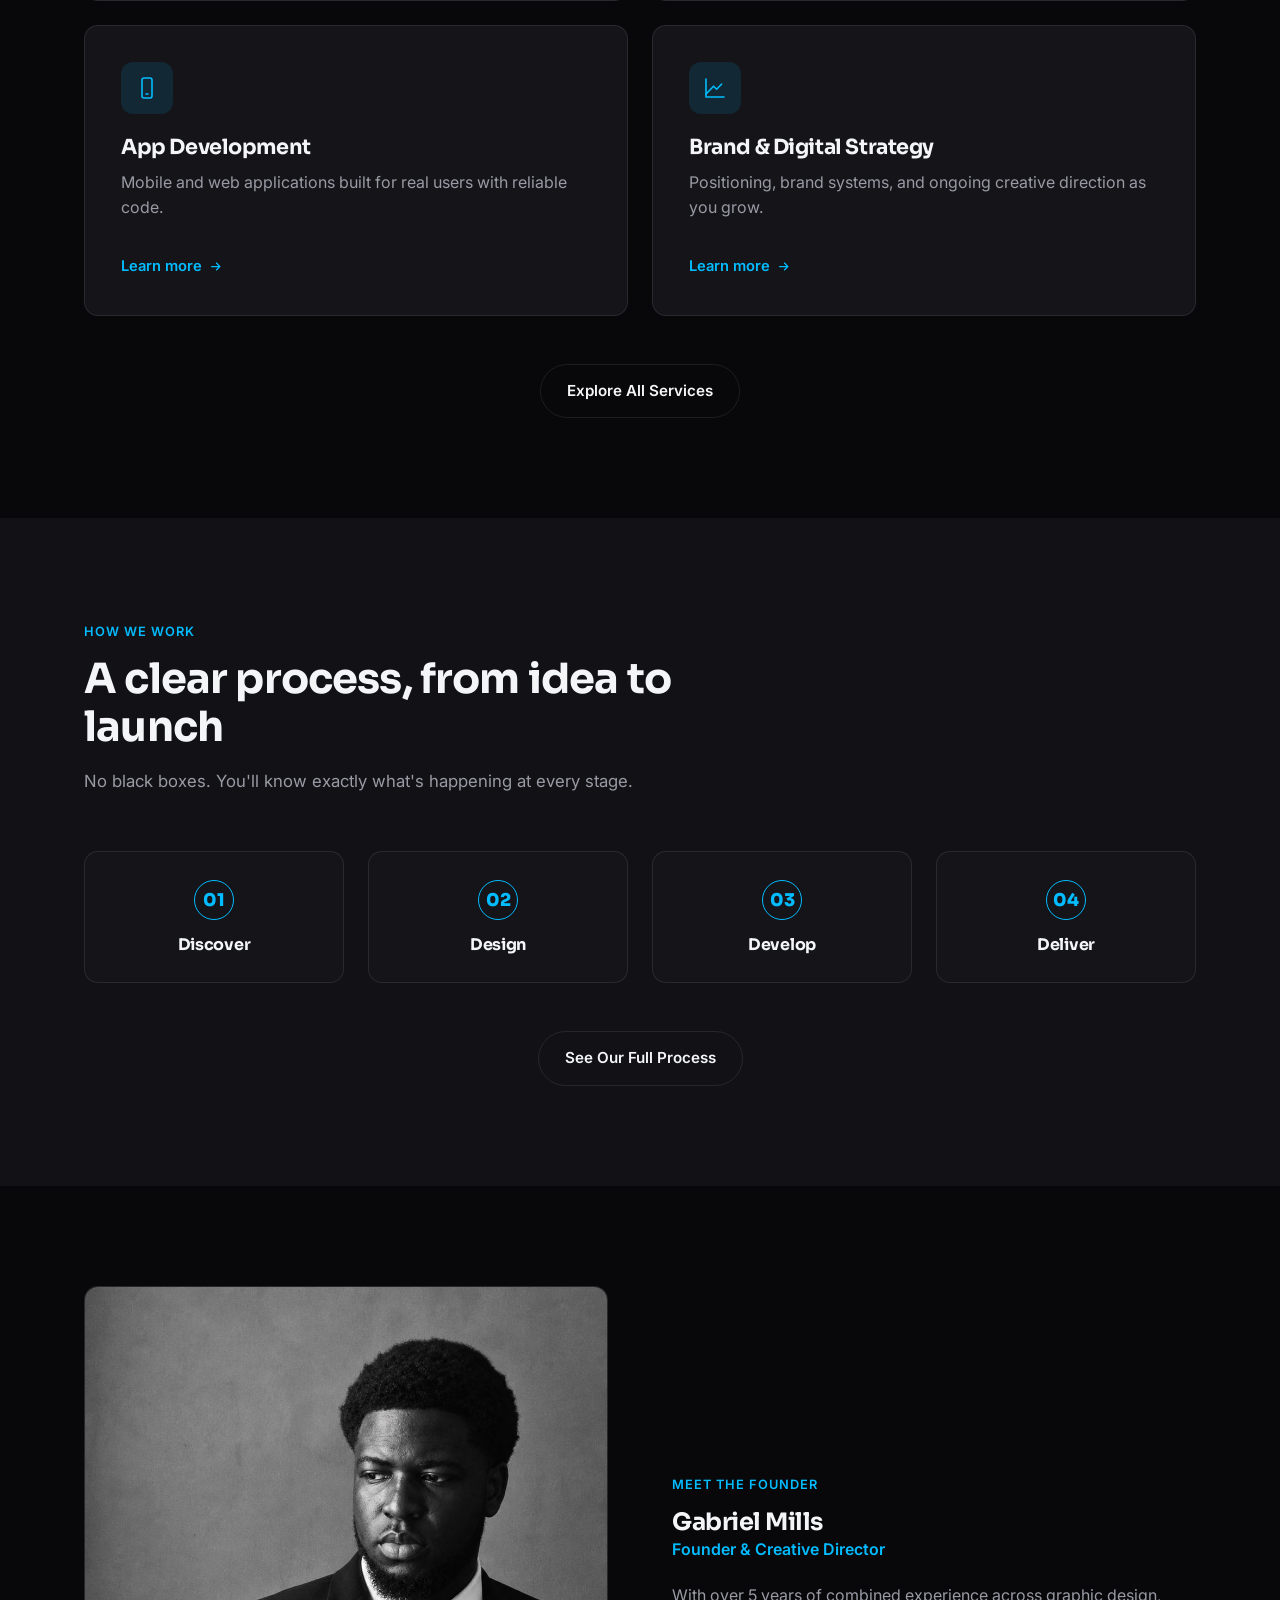
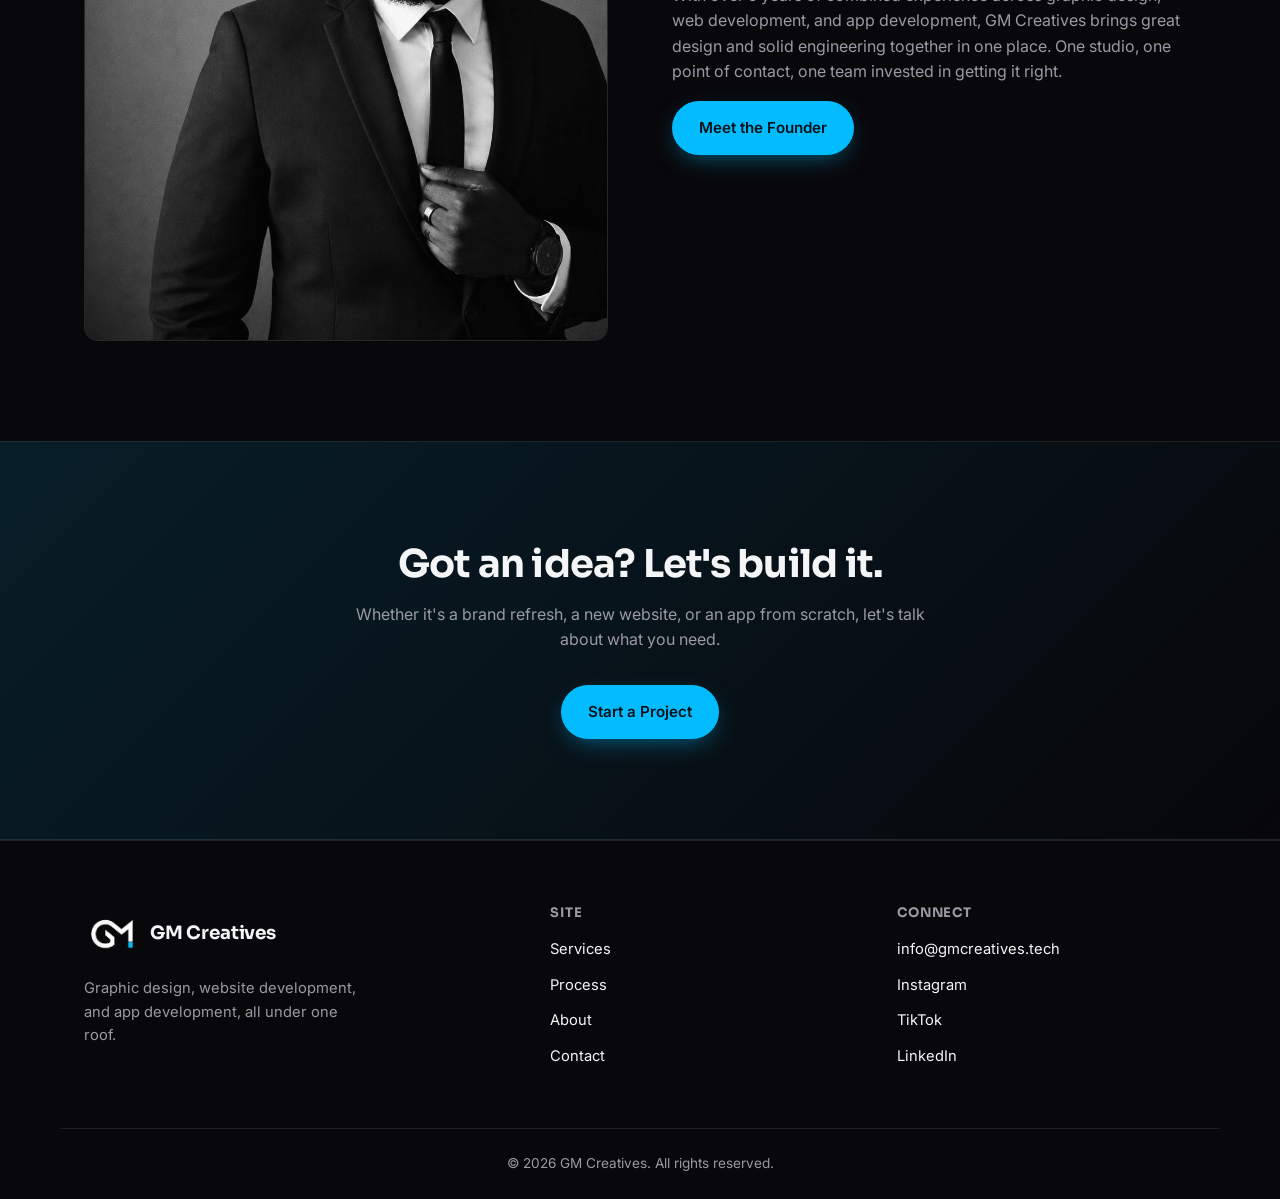
==== commit 327889e3: "Revert "Add header scroll animation and ambient background motion" This reverts commit 7a3c54f2ea959" ====
--- a/index.html
+++ b/index.html
@@ -31,10 +31,10 @@
     </a>
 
     <nav class="main-nav" id="main-nav">
-      <a href="services.html"><svg class="nav-arrow" viewBox="0 0 24 24" fill="none" stroke="currentColor" stroke-width="2" stroke-linecap="round" stroke-linejoin="round"><path d="M7 17L17 7M17 7H8M17 7V16"></path></svg>Services</a>
-      <a href="process.html"><svg class="nav-arrow" viewBox="0 0 24 24" fill="none" stroke="currentColor" stroke-width="2" stroke-linecap="round" stroke-linejoin="round"><path d="M7 17L17 7M17 7H8M17 7V16"></path></svg>Process</a>
-      <a href="about.html"><svg class="nav-arrow" viewBox="0 0 24 24" fill="none" stroke="currentColor" stroke-width="2" stroke-linecap="round" stroke-linejoin="round"><path d="M7 17L17 7M17 7H8M17 7V16"></path></svg>About</a>
-      <a href="contact.html"><svg class="nav-arrow" viewBox="0 0 24 24" fill="none" stroke="currentColor" stroke-width="2" stroke-linecap="round" stroke-linejoin="round"><path d="M7 17L17 7M17 7H8M17 7V16"></path></svg>Contact</a>
+      <a href="services.html">Services</a>
+      <a href="process.html">Process</a>
+      <a href="about.html">About</a>
+      <a href="contact.html">Contact</a>
       <a href="contact.html" class="btn btn-primary btn-sm mobile-cta">Start a Project</a>
     </nav>
 
@@ -55,11 +55,6 @@
 
   <!-- HERO -->
   <section class="hero">
-    <div class="orb-field" aria-hidden="true">
-      <div class="orb orb-1"></div>
-      <div class="orb orb-2"></div>
-      <div class="orb orb-3"></div>
-    </div>
     <div class="container hero-inner">
       <p class="eyebrow reveal">Graphic Design · Web Development · App Development</p>
       <h1 class="hero-title reveal">
--- a/assets/css/styles.css
+++ b/assets/css/styles.css
@@ -78,117 +78,15 @@
   margin-bottom: 14px;
 }
 
-/* ===== Background glow (ambient animated blobs) ===== */
+/* ===== Background glow ===== */
 .bg-glow {
   position: fixed;
   inset: 0;
   z-index: -1;
-  overflow: hidden;
   pointer-events: none;
-}
-
-.bg-glow::before,
-.bg-glow::after {
-  content: "";
-  position: absolute;
-  border-radius: 50%;
-  background: var(--accent-soft);
-  filter: blur(90px);
-  will-change: transform;
-}
-
-.bg-glow::before {
-  width: 620px;
-  height: 620px;
-  top: -220px;
-  left: -120px;
-  animation: drift-blob-a 24s ease-in-out infinite;
-}
-
-.bg-glow::after {
-  width: 520px;
-  height: 520px;
-  top: 8%;
-  right: -160px;
-  animation: drift-blob-b 28s ease-in-out infinite;
-}
-
-@keyframes drift-blob-a {
-  0%, 100% { transform: translate(0, 0) scale(1); }
-  50% { transform: translate(70px, 90px) scale(1.15); }
-}
-
-@keyframes drift-blob-b {
-  0%, 100% { transform: translate(0, 0) scale(1); }
-  50% { transform: translate(-90px, 60px) scale(0.88); }
-}
-
-/* ===== Floating ambient orbs (hero / page headers) ===== */
-.orb-field {
-  position: absolute;
-  inset: 0;
-  overflow: hidden;
-  pointer-events: none;
-  z-index: 0;
-}
-
-.orb {
-  position: absolute;
-  border-radius: 50%;
-  background: var(--accent);
-  filter: blur(70px);
-  will-change: transform;
-}
-
-.orb-1 {
-  width: 260px;
-  height: 260px;
-  top: -60px;
-  right: 6%;
-  opacity: 0.16;
-  animation: float-orb-a 13s ease-in-out infinite;
-}
-
-.orb-2 {
-  width: 200px;
-  height: 200px;
-  bottom: -50px;
-  left: 4%;
-  opacity: 0.12;
-  animation: float-orb-b 16s ease-in-out infinite;
-}
-
-.orb-3 {
-  width: 140px;
-  height: 140px;
-  top: 30%;
-  left: 45%;
-  opacity: 0.1;
-  animation: float-orb-c 19s ease-in-out infinite;
-}
-
-[data-theme="light"] .orb { opacity: 0.5; }
-[data-theme="light"] .orb-1 { opacity: 0.22; }
-[data-theme="light"] .orb-2 { opacity: 0.16; }
-[data-theme="light"] .orb-3 { opacity: 0.14; }
-
-@keyframes float-orb-a {
-  0%, 100% { transform: translate(0, 0); }
-  50% { transform: translate(-30px, 35px); }
-}
-
-@keyframes float-orb-b {
-  0%, 100% { transform: translate(0, 0); }
-  50% { transform: translate(25px, -30px); }
-}
-
-@keyframes float-orb-c {
-  0%, 100% { transform: translate(0, 0) scale(1); }
-  50% { transform: translate(-20px, -20px) scale(1.2); }
-}
-
-@media (prefers-reduced-motion: reduce) {
-  .bg-glow::before, .bg-glow::after, .orb { animation: none; }
+  background:
+    radial-gradient(600px circle at 15% 0%, var(--accent-soft), transparent 60%),
+    radial-gradient(500px circle at 90% 20%, var(--accent-soft), transparent 55%);
 }
 
 /* ===== Buttons ===== */
@@ -237,13 +135,6 @@
   backdrop-filter: blur(14px);
   background: color-mix(in srgb, var(--bg) 75%, transparent);
   border-bottom: 1px solid var(--border);
-  box-shadow: 0 0 0 rgba(0, 0, 0, 0);
-  transition: box-shadow 0.35s var(--ease), background 0.35s var(--ease);
-}
-
-.site-header.scrolled {
-  background: color-mix(in srgb, var(--bg) 92%, transparent);
-  box-shadow: 0 12px 30px -18px rgba(0, 0, 0, 0.5);
 }
 
 .header-inner {
@@ -251,11 +142,7 @@
   align-items: center;
   justify-content: space-between;
   height: 76px;
-  transition: height 0.3s var(--ease);
-}
-
-.site-header.scrolled .header-inner { height: 64px; }
-.site-header.scrolled .brand-mark { height: 40px; }
+}
 
 .brand {
   display: flex;
@@ -267,7 +154,6 @@
   height: 48px;
   width: auto;
   object-fit: contain;
-  transition: height 0.3s var(--ease);
 }
 
 .brand-mark.logo-light { display: none; }
@@ -287,9 +173,6 @@
 }
 
 .main-nav a {
-  display: inline-flex;
-  align-items: center;
-  gap: 5px;
   font-size: 0.92rem;
   font-weight: 500;
   color: var(--text-muted);
@@ -299,20 +182,6 @@
 .main-nav a:hover { color: var(--text); }
 
 .main-nav a.active { color: var(--accent); }
-
-.nav-arrow {
-  width: 11px;
-  height: 11px;
-  opacity: 0;
-  transform: translate(-3px, 3px) rotate(-45deg);
-  transition: transform 0.25s var(--ease), opacity 0.25s var(--ease);
-}
-
-.main-nav a:hover .nav-arrow,
-.main-nav a.active .nav-arrow {
-  opacity: 1;
-  transform: translate(0, 0) rotate(0deg);
-}
 
 .footer-brand .brand-mark { height: 56px; }
 
@@ -370,12 +239,12 @@
 .nav-toggle.open span:nth-child(2) { opacity: 0; }
 .nav-toggle.open span:nth-child(3) { transform: translateY(-7px) rotate(-45deg); }
 
-.main-nav a.mobile-cta { display: none; }
+.mobile-cta { display: none; }
 
 /* ===== Hero ===== */
-.hero { position: relative; overflow: hidden; padding: 120px 0 80px; }
-
-.hero-inner { position: relative; z-index: 1; max-width: 780px; }
+.hero { padding: 120px 0 80px; }
+
+.hero-inner { max-width: 780px; }
 
 .hero-title {
   font-size: clamp(2.4rem, 6vw, 4rem);
@@ -684,13 +553,9 @@
 
 /* ===== Sub-page header ===== */
 .page-header {
-  position: relative;
-  overflow: hidden;
   padding: 90px 0 60px;
   border-bottom: 1px solid var(--border);
 }
-
-.page-header .container { position: relative; z-index: 1; }
 
 .page-header .eyebrow { margin-bottom: 18px; }
 
@@ -979,7 +844,7 @@
 
 @media (max-width: 600px) {
   .header-actions .btn-sm:not(.mobile-cta) { display: none; }
-  .main-nav a.mobile-cta { display: inline-flex; margin-top: 4px; }
+  .mobile-cta { display: inline-flex; margin-top: 4px; }
 }
 
 @media (max-width: 560px) {
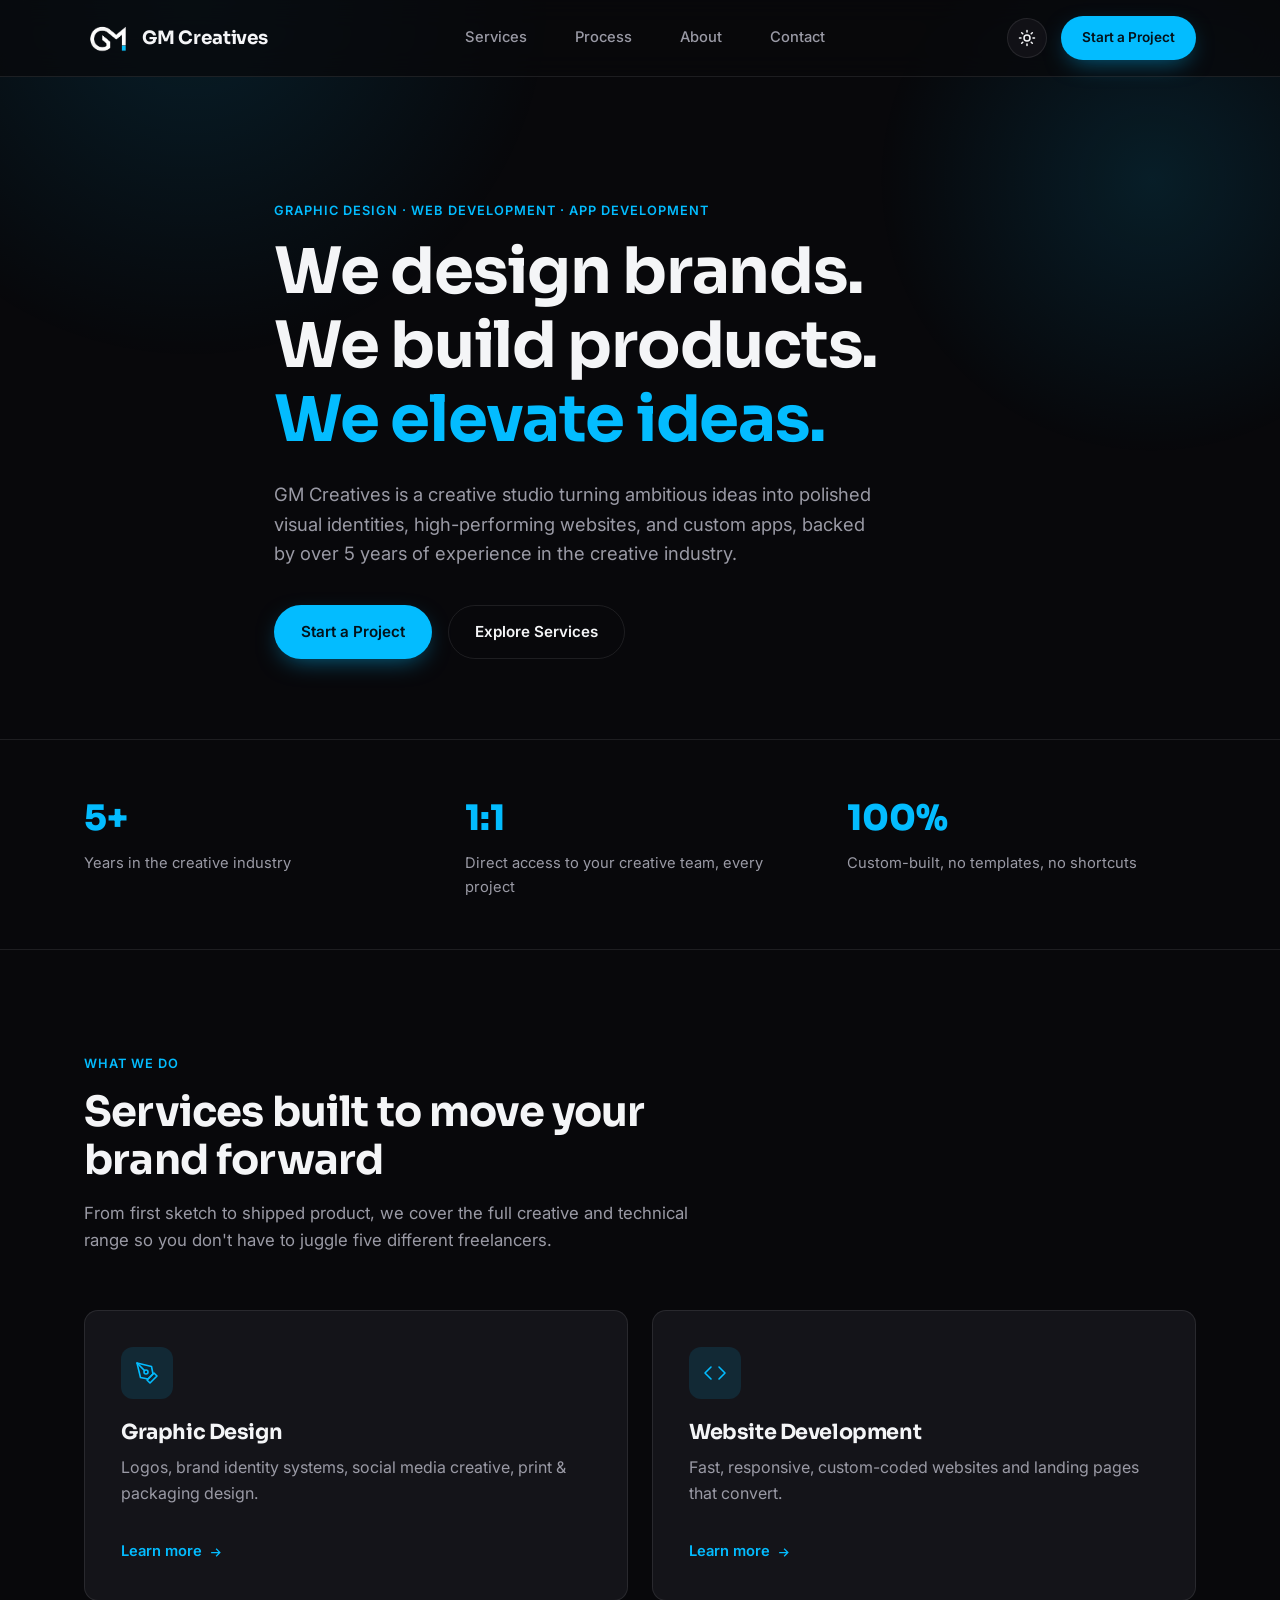
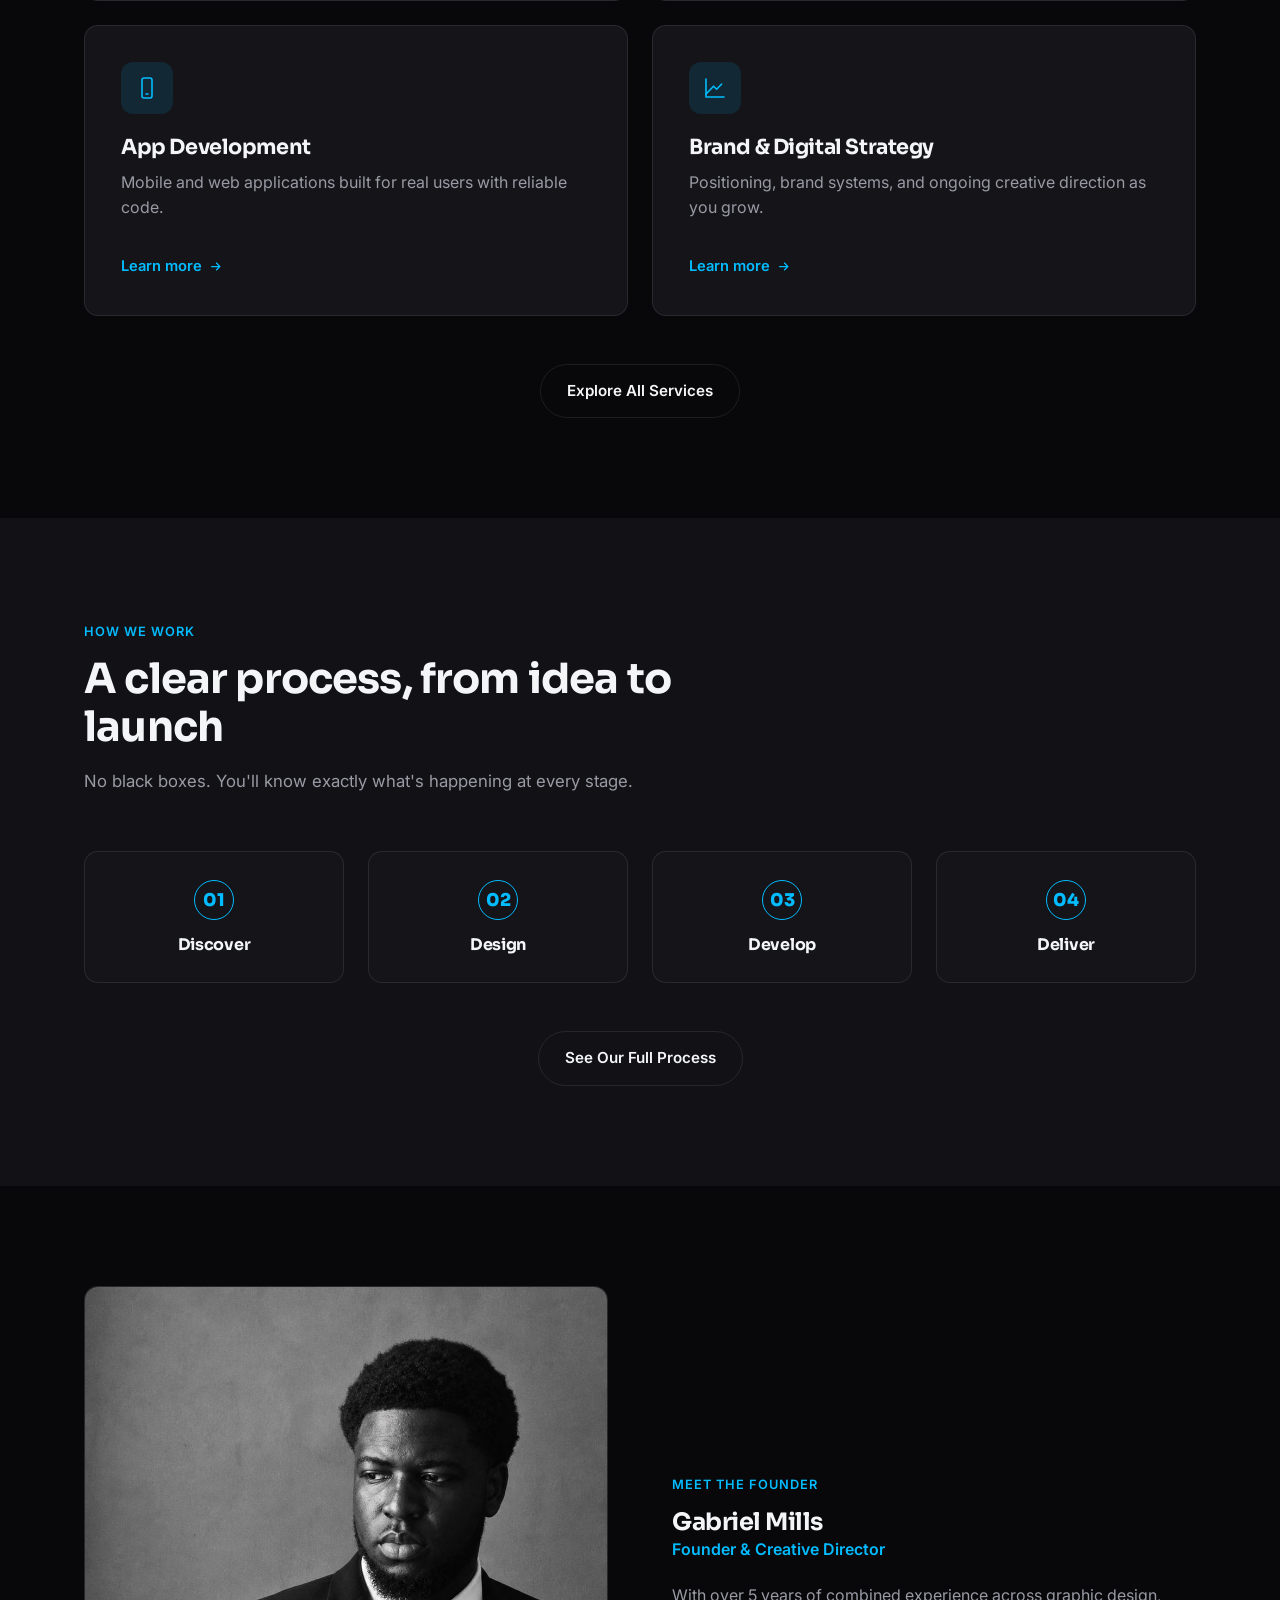
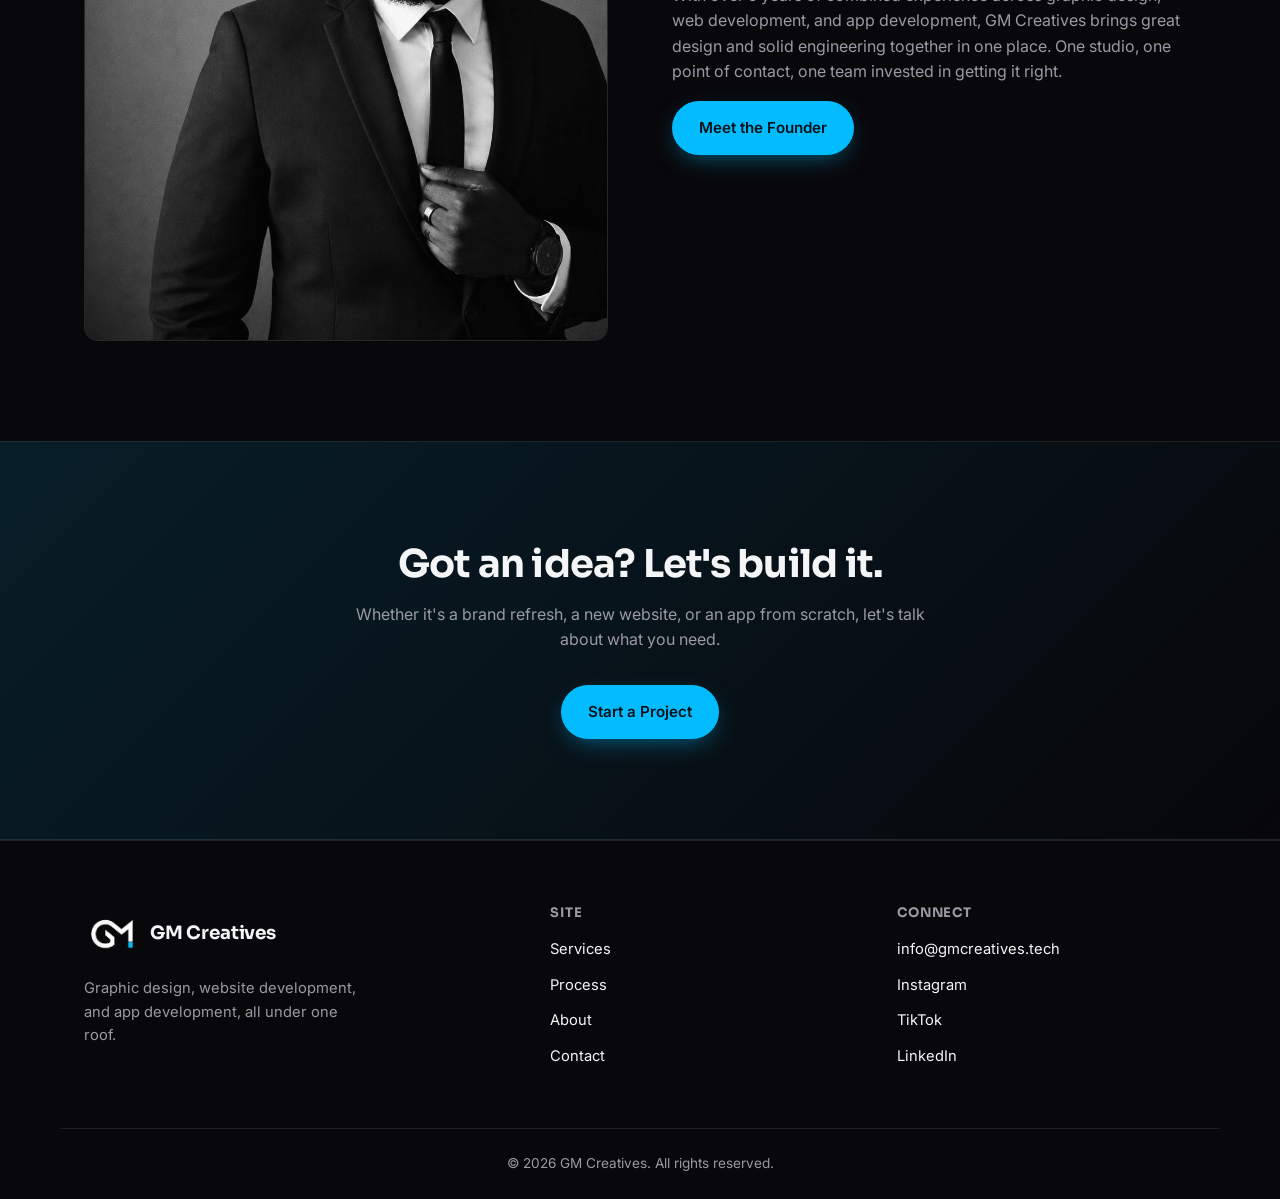
==== commit 2deb7df9: "Re-add header scroll/arrow animation without background motion Keep the header shrink-on-scroll and " ====
--- a/index.html
+++ b/index.html
@@ -31,10 +31,10 @@
     </a>
 
     <nav class="main-nav" id="main-nav">
-      <a href="services.html">Services</a>
-      <a href="process.html">Process</a>
-      <a href="about.html">About</a>
-      <a href="contact.html">Contact</a>
+      <a href="services.html"><svg class="nav-arrow" viewBox="0 0 24 24" fill="none" stroke="currentColor" stroke-width="2" stroke-linecap="round" stroke-linejoin="round"><path d="M7 17L17 7M17 7H8M17 7V16"></path></svg>Services</a>
+      <a href="process.html"><svg class="nav-arrow" viewBox="0 0 24 24" fill="none" stroke="currentColor" stroke-width="2" stroke-linecap="round" stroke-linejoin="round"><path d="M7 17L17 7M17 7H8M17 7V16"></path></svg>Process</a>
+      <a href="about.html"><svg class="nav-arrow" viewBox="0 0 24 24" fill="none" stroke="currentColor" stroke-width="2" stroke-linecap="round" stroke-linejoin="round"><path d="M7 17L17 7M17 7H8M17 7V16"></path></svg>About</a>
+      <a href="contact.html"><svg class="nav-arrow" viewBox="0 0 24 24" fill="none" stroke="currentColor" stroke-width="2" stroke-linecap="round" stroke-linejoin="round"><path d="M7 17L17 7M17 7H8M17 7V16"></path></svg>Contact</a>
       <a href="contact.html" class="btn btn-primary btn-sm mobile-cta">Start a Project</a>
     </nav>
 
--- a/assets/css/styles.css
+++ b/assets/css/styles.css
@@ -135,6 +135,13 @@
   backdrop-filter: blur(14px);
   background: color-mix(in srgb, var(--bg) 75%, transparent);
   border-bottom: 1px solid var(--border);
+  box-shadow: 0 0 0 rgba(0, 0, 0, 0);
+  transition: box-shadow 0.35s var(--ease), background 0.35s var(--ease);
+}
+
+.site-header.scrolled {
+  background: color-mix(in srgb, var(--bg) 92%, transparent);
+  box-shadow: 0 12px 30px -18px rgba(0, 0, 0, 0.5);
 }
 
 .header-inner {
@@ -142,7 +149,11 @@
   align-items: center;
   justify-content: space-between;
   height: 76px;
-}
+  transition: height 0.3s var(--ease);
+}
+
+.site-header.scrolled .header-inner { height: 64px; }
+.site-header.scrolled .brand-mark { height: 40px; }
 
 .brand {
   display: flex;
@@ -154,6 +165,7 @@
   height: 48px;
   width: auto;
   object-fit: contain;
+  transition: height 0.3s var(--ease);
 }
 
 .brand-mark.logo-light { display: none; }
@@ -173,6 +185,9 @@
 }
 
 .main-nav a {
+  display: inline-flex;
+  align-items: center;
+  gap: 5px;
   font-size: 0.92rem;
   font-weight: 500;
   color: var(--text-muted);
@@ -182,6 +197,20 @@
 .main-nav a:hover { color: var(--text); }
 
 .main-nav a.active { color: var(--accent); }
+
+.nav-arrow {
+  width: 11px;
+  height: 11px;
+  opacity: 0;
+  transform: translate(-3px, 3px) rotate(-45deg);
+  transition: transform 0.25s var(--ease), opacity 0.25s var(--ease);
+}
+
+.main-nav a:hover .nav-arrow,
+.main-nav a.active .nav-arrow {
+  opacity: 1;
+  transform: translate(0, 0) rotate(0deg);
+}
 
 .footer-brand .brand-mark { height: 56px; }
 
@@ -239,7 +268,7 @@
 .nav-toggle.open span:nth-child(2) { opacity: 0; }
 .nav-toggle.open span:nth-child(3) { transform: translateY(-7px) rotate(-45deg); }
 
-.mobile-cta { display: none; }
+.main-nav a.mobile-cta { display: none; }
 
 /* ===== Hero ===== */
 .hero { padding: 120px 0 80px; }
@@ -844,7 +873,7 @@
 
 @media (max-width: 600px) {
   .header-actions .btn-sm:not(.mobile-cta) { display: none; }
-  .mobile-cta { display: inline-flex; margin-top: 4px; }
+  .main-nav a.mobile-cta { display: inline-flex; margin-top: 4px; }
 }
 
 @media (max-width: 560px) {
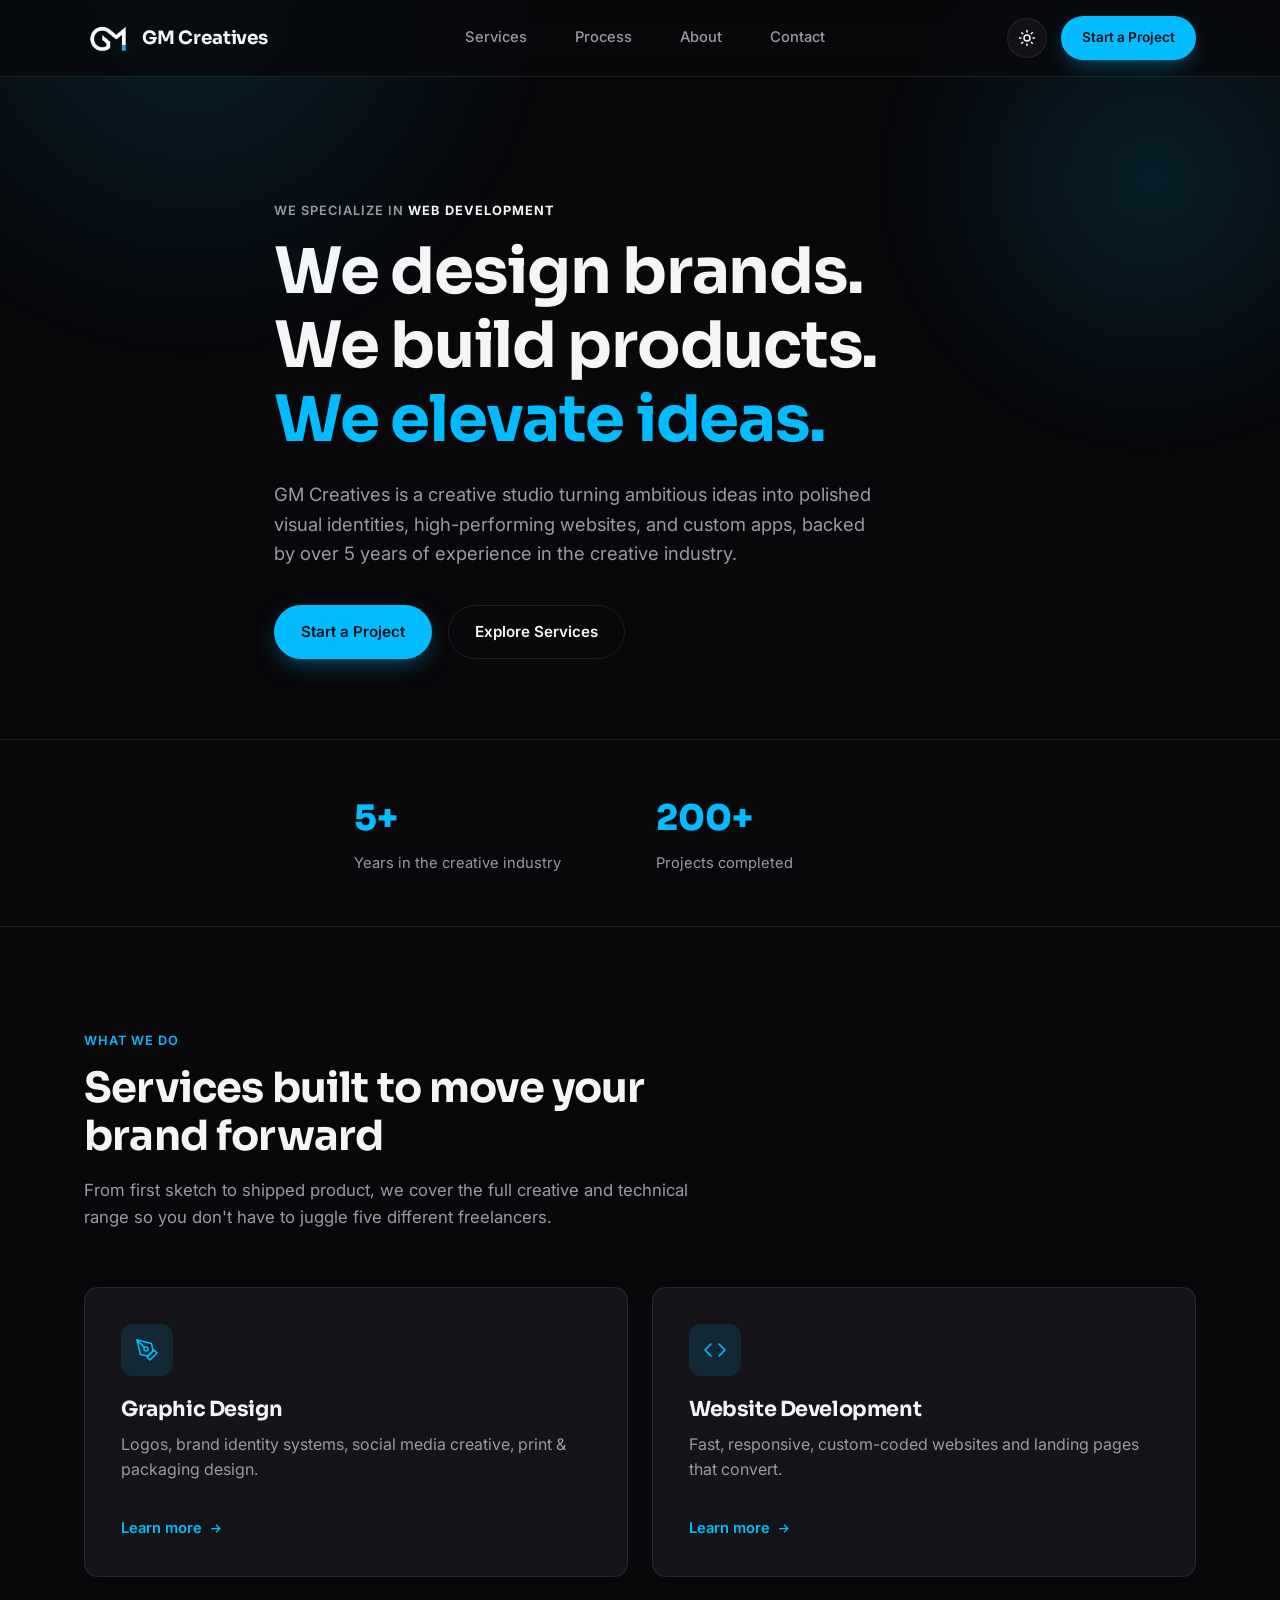
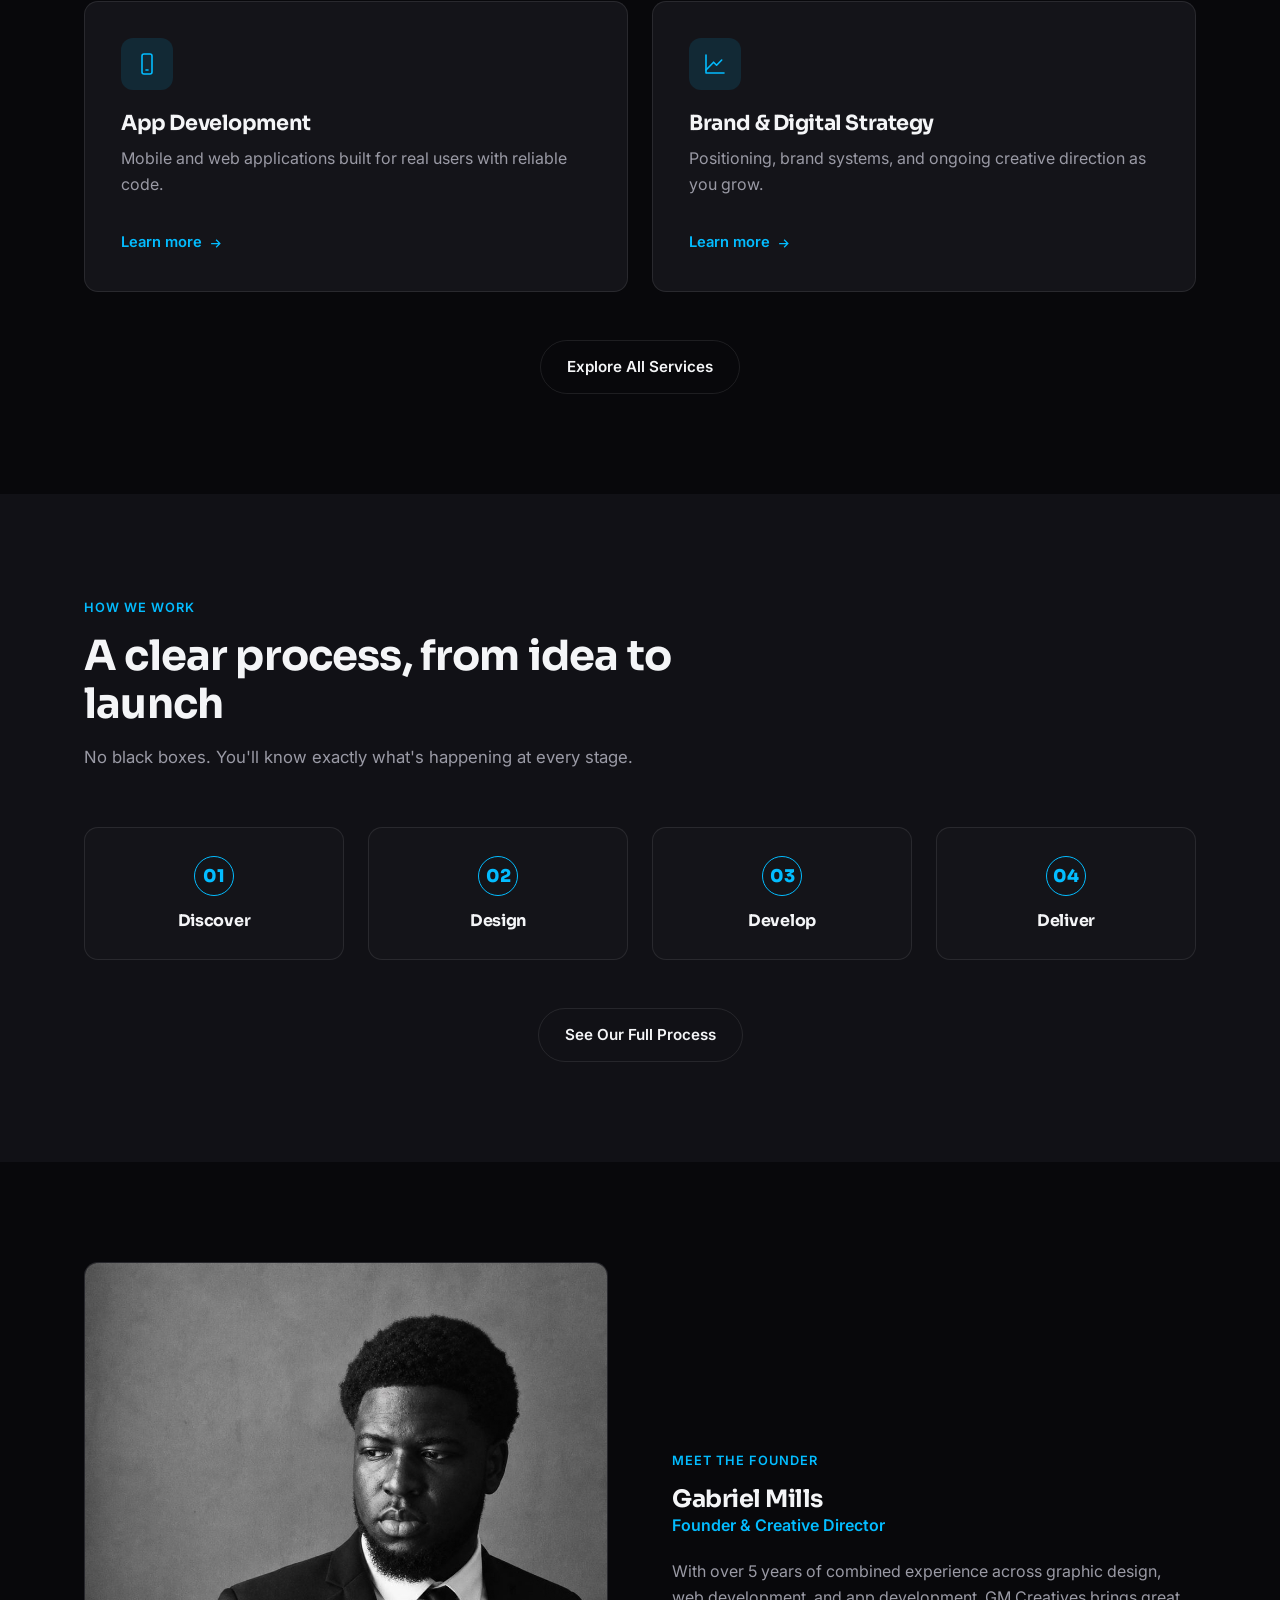
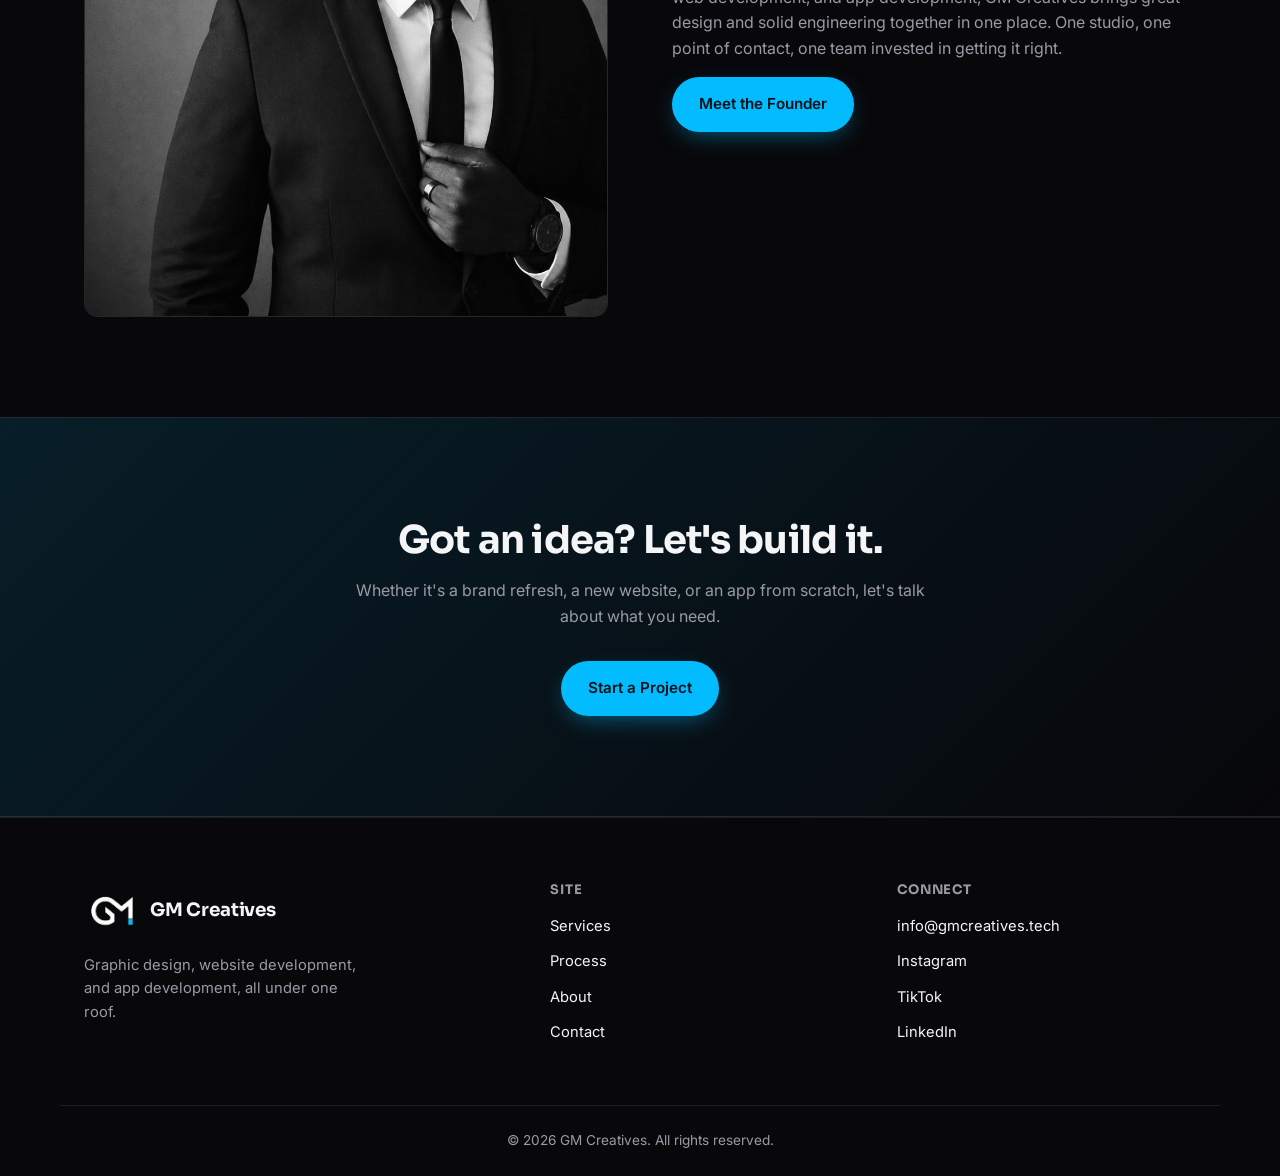
==== commit 18bef378: "Animate hero tagline, update stats, add homepage preloader Replace the static "Graphic Design . Web " ====
--- a/index.html
+++ b/index.html
@@ -20,6 +20,14 @@
 </head>
 <body>
 
+<div class="preloader" id="preloader">
+  <div class="preloader-inner">
+    <div class="preloader-ring"></div>
+    <img src="assets/images/logo-white.png" alt="GM Creatives" class="preloader-logo logo-dark">
+    <img src="assets/images/logo-black.png" alt="GM Creatives" class="preloader-logo logo-light">
+  </div>
+</div>
+
 <div class="bg-glow" aria-hidden="true"></div>
 
 <header class="site-header" id="top">
@@ -56,7 +64,7 @@
   <!-- HERO -->
   <section class="hero">
     <div class="container hero-inner">
-      <p class="eyebrow reveal">Graphic Design · Web Development · App Development</p>
+      <p class="hero-tagline reveal">We specialize in <span id="hero-rotator" class="hero-rotator">Graphic Design</span></p>
       <h1 class="hero-title reveal">
         We design brands.<br>
         We build products.<br>
@@ -81,12 +89,8 @@
         <span class="pillar-label">Years in the creative industry</span>
       </div>
       <div class="pillar reveal">
-        <span class="pillar-num">1:1</span>
-        <span class="pillar-label">Direct access to your creative team, every project</span>
-      </div>
-      <div class="pillar reveal">
-        <span class="pillar-num">100%</span>
-        <span class="pillar-label">Custom-built, no templates, no shortcuts</span>
+        <span class="pillar-num">200+</span>
+        <span class="pillar-label">Projects completed</span>
       </div>
     </div>
   </section>
--- a/assets/css/styles.css
+++ b/assets/css/styles.css
@@ -275,6 +275,28 @@
 
 .hero-inner { max-width: 780px; }
 
+.hero-tagline {
+  display: inline-block;
+  font-size: 0.8rem;
+  font-weight: 600;
+  letter-spacing: 0.08em;
+  text-transform: uppercase;
+  color: var(--text-muted);
+  margin-bottom: 14px;
+}
+
+.hero-rotator {
+  display: inline-block;
+  color: var(--text);
+  font-weight: 700;
+  transition: opacity 0.35s var(--ease), transform 0.35s var(--ease);
+}
+
+.hero-rotator.rotator-out {
+  opacity: 0;
+  transform: translateY(6px);
+}
+
 .hero-title {
   font-size: clamp(2.4rem, 6vw, 4rem);
   margin-bottom: 24px;
@@ -294,8 +316,10 @@
 
 .pillars-grid {
   display: grid;
-  grid-template-columns: repeat(3, 1fr);
+  grid-template-columns: repeat(2, 1fr);
   gap: 32px;
+  max-width: 620px;
+  margin: 0 auto;
 }
 
 .pillar { display: flex; flex-direction: column; gap: 6px; }
@@ -818,6 +842,64 @@
 .bring-item h4 { font-size: 0.98rem; margin-bottom: 6px; }
 
 .bring-item p { font-size: 0.9rem; margin-bottom: 0; }
+
+/* ===== Preloader ===== */
+.preloader {
+  position: fixed;
+  inset: 0;
+  z-index: 9999;
+  display: flex;
+  align-items: center;
+  justify-content: center;
+  background: var(--bg);
+  transition: opacity 0.6s var(--ease), visibility 0.6s var(--ease);
+}
+
+.preloader.preloader-hidden {
+  opacity: 0;
+  visibility: hidden;
+  pointer-events: none;
+}
+
+.preloader-inner {
+  position: relative;
+  width: 110px;
+  height: 110px;
+  display: flex;
+  align-items: center;
+  justify-content: center;
+}
+
+.preloader-ring {
+  position: absolute;
+  inset: 0;
+  border-radius: 50%;
+  border: 3px solid var(--border);
+  border-top-color: var(--accent);
+  animation: preloader-spin 0.9s linear infinite;
+}
+
+@keyframes preloader-spin {
+  to { transform: rotate(360deg); }
+}
+
+.preloader-logo {
+  position: relative;
+  z-index: 1;
+  height: 44px;
+  width: auto;
+  object-fit: contain;
+}
+
+.preloader-logo.logo-light { display: none; }
+[data-theme="light"] .preloader-logo.logo-dark { display: none; }
+[data-theme="light"] .preloader-logo.logo-light { display: block; }
+
+body.preloading { overflow: hidden; }
+
+@media (prefers-reduced-motion: reduce) {
+  .preloader-ring { animation: none; }
+}
 
 /* ===== Reveal-on-scroll ===== */
 .reveal {
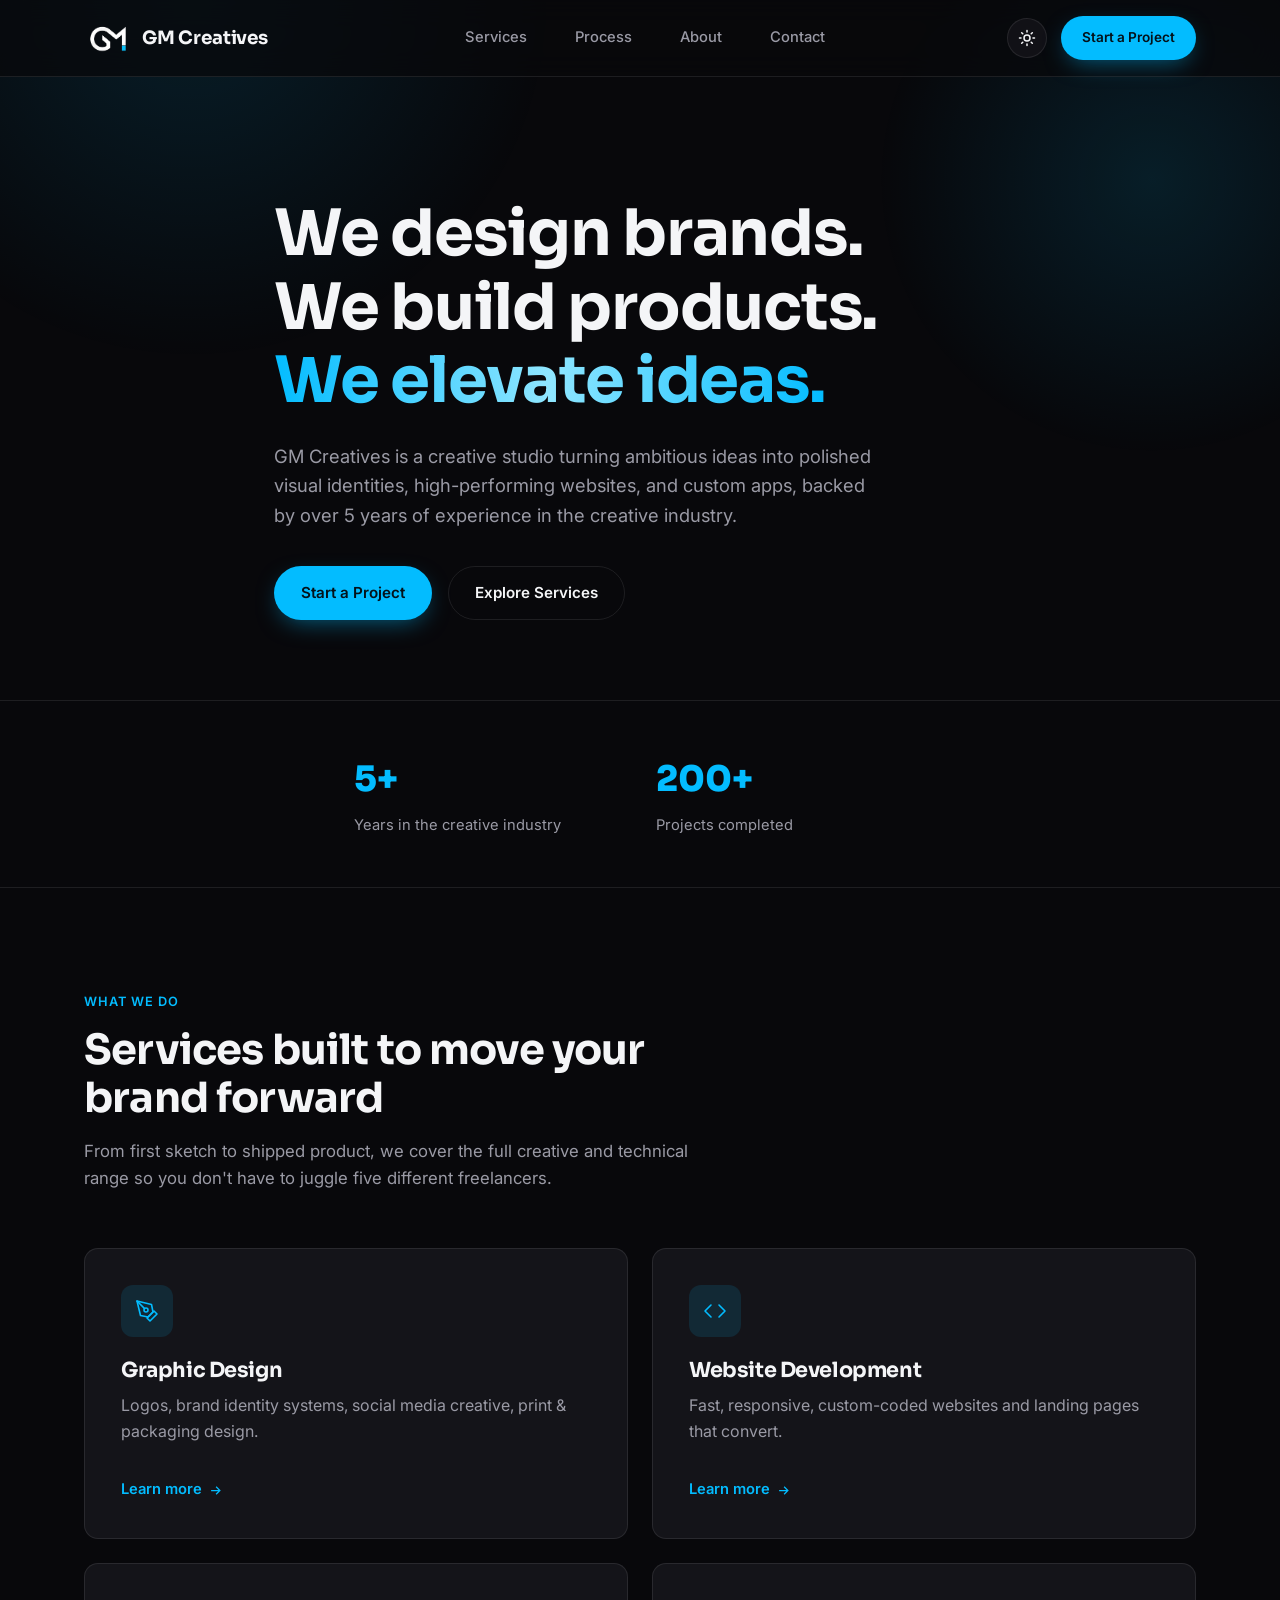
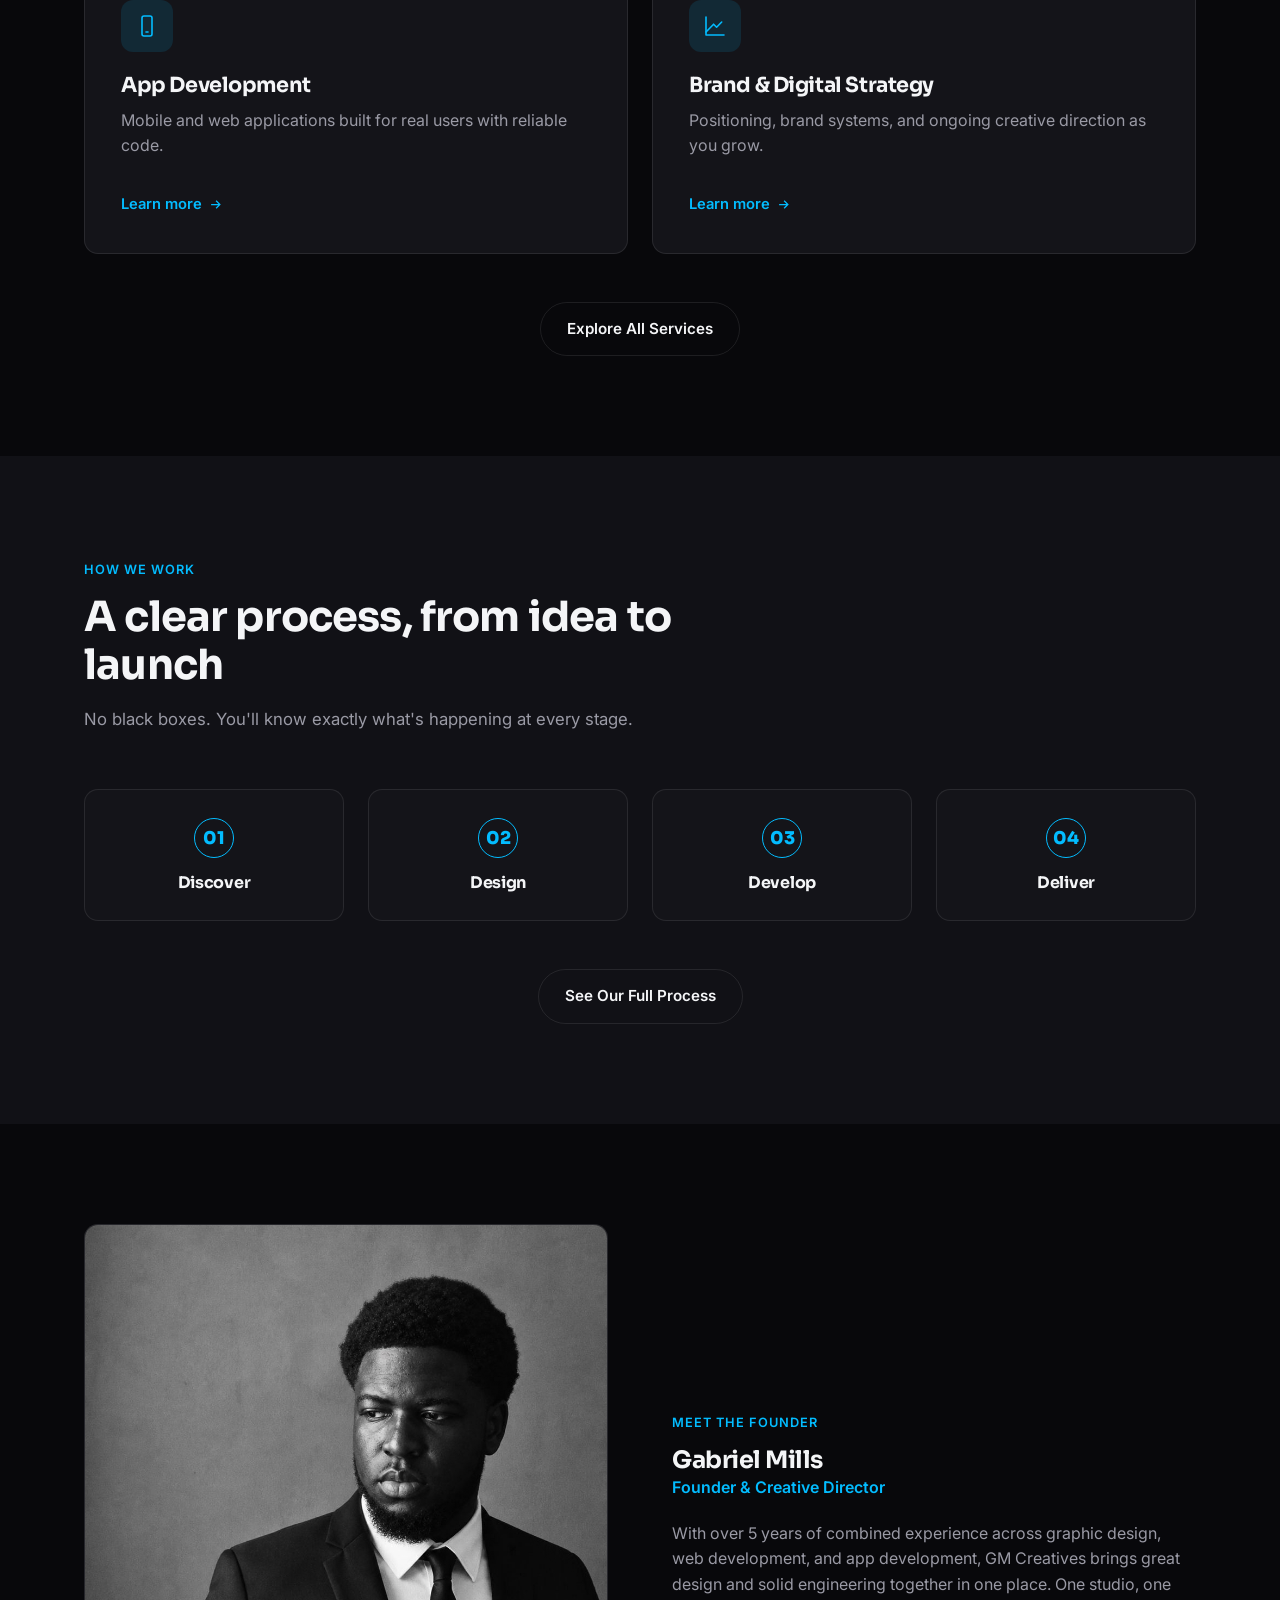
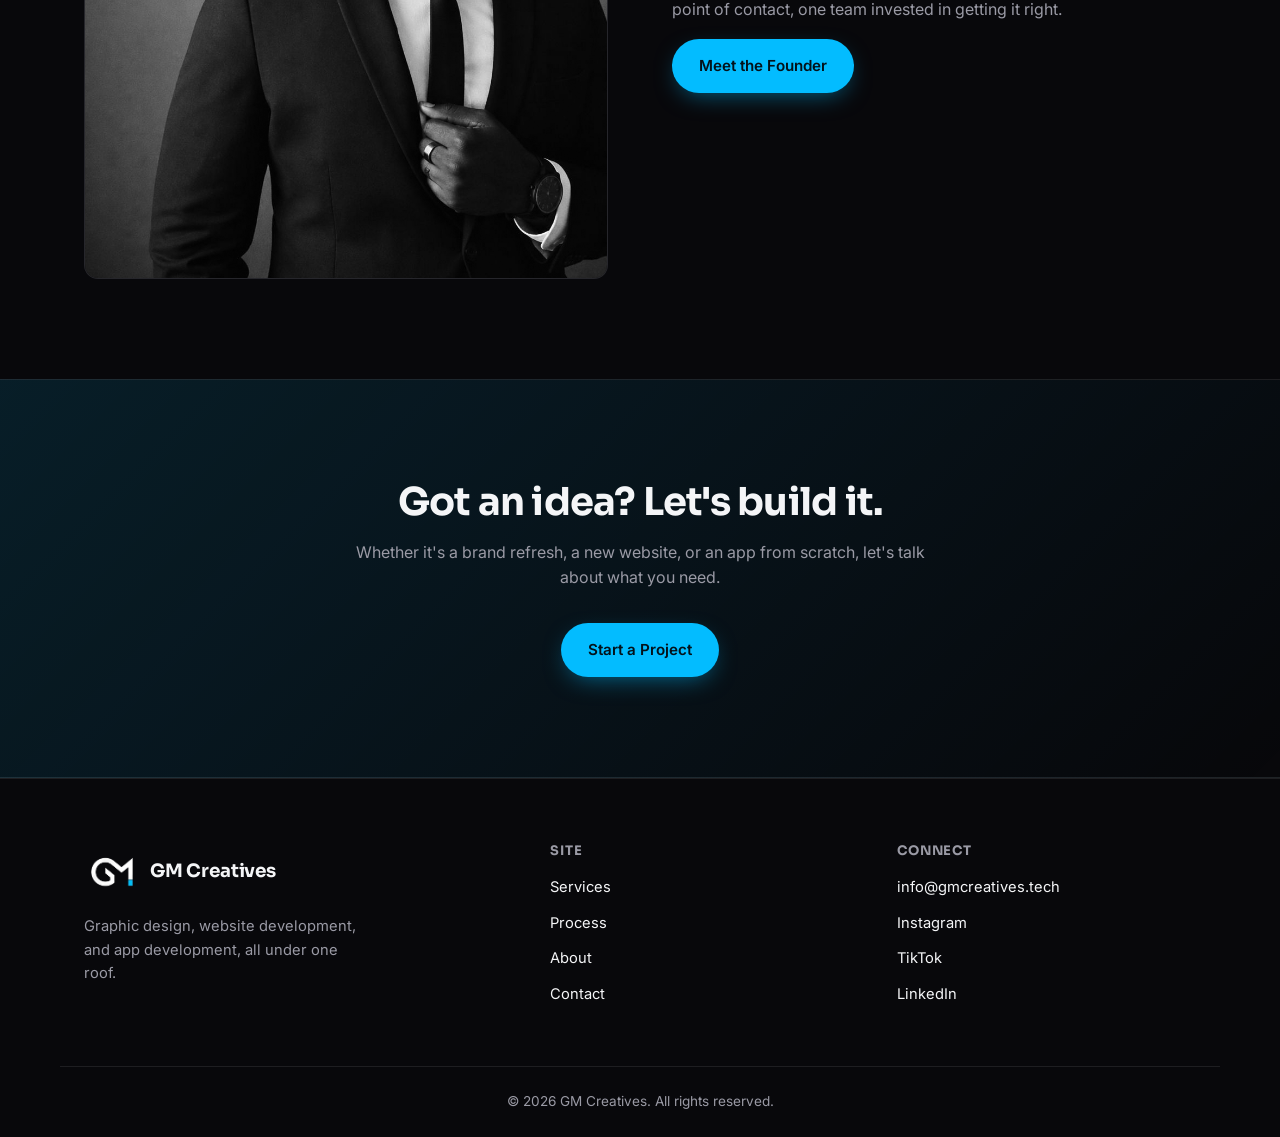
==== commit 4fb463b6: "Move hero animation to the big headline, enlarge preloader logo Remove the small "We specialize in.." ====
--- a/index.html
+++ b/index.html
@@ -64,11 +64,10 @@
   <!-- HERO -->
   <section class="hero">
     <div class="container hero-inner">
-      <p class="hero-tagline reveal">We specialize in <span id="hero-rotator" class="hero-rotator">Graphic Design</span></p>
-      <h1 class="hero-title reveal">
-        We design brands.<br>
-        We build products.<br>
-        <span class="text-accent">We elevate ideas.</span>
+      <h1 class="hero-title">
+        <span class="hero-line hero-line-1">We design brands.</span><br>
+        <span class="hero-line hero-line-2">We build products.</span><br>
+        <span class="hero-line hero-line-3">We elevate ideas.</span>
       </h1>
       <p class="hero-sub reveal">
         GM Creatives is a creative studio turning ambitious ideas into polished visual identities,
--- a/assets/css/styles.css
+++ b/assets/css/styles.css
@@ -275,31 +275,46 @@
 
 .hero-inner { max-width: 780px; }
 
-.hero-tagline {
-  display: inline-block;
-  font-size: 0.8rem;
-  font-weight: 600;
-  letter-spacing: 0.08em;
-  text-transform: uppercase;
-  color: var(--text-muted);
-  margin-bottom: 14px;
-}
-
-.hero-rotator {
-  display: inline-block;
-  color: var(--text);
-  font-weight: 700;
-  transition: opacity 0.35s var(--ease), transform 0.35s var(--ease);
-}
-
-.hero-rotator.rotator-out {
-  opacity: 0;
-  transform: translateY(6px);
-}
-
 .hero-title {
   font-size: clamp(2.4rem, 6vw, 4rem);
   margin-bottom: 24px;
+}
+
+.hero-line {
+  display: inline-block;
+  opacity: 0;
+  transform: translateY(34px);
+  animation: hero-line-in 0.9s var(--ease) forwards;
+}
+
+.hero-line-1 { animation-delay: 0.1s; }
+.hero-line-2 { animation-delay: 0.32s; }
+
+.hero-line-3 {
+  animation-delay: 0.54s, 1.6s;
+  animation-duration: 0.9s, 5s;
+  animation-timing-function: var(--ease), linear;
+  animation-fill-mode: forwards, none;
+  animation-iteration-count: 1, infinite;
+  animation-name: hero-line-in, hero-shimmer;
+  background: linear-gradient(90deg, var(--accent) 0%, #8fe6ff 25%, var(--accent) 50%, #8fe6ff 75%, var(--accent) 100%);
+  background-size: 200% auto;
+  -webkit-background-clip: text;
+  background-clip: text;
+  color: transparent;
+}
+
+@keyframes hero-line-in {
+  to { opacity: 1; transform: translateY(0); }
+}
+
+@keyframes hero-shimmer {
+  0% { background-position: 0% 50%; }
+  100% { background-position: 200% 50%; }
+}
+
+@media (prefers-reduced-motion: reduce) {
+  .hero-line { animation: none; opacity: 1; transform: none; }
 }
 
 .hero-sub {
@@ -863,8 +878,8 @@
 
 .preloader-inner {
   position: relative;
-  width: 110px;
-  height: 110px;
+  width: 150px;
+  height: 150px;
   display: flex;
   align-items: center;
   justify-content: center;
@@ -886,7 +901,7 @@
 .preloader-logo {
   position: relative;
   z-index: 1;
-  height: 44px;
+  height: 68px;
   width: auto;
   object-fit: contain;
 }
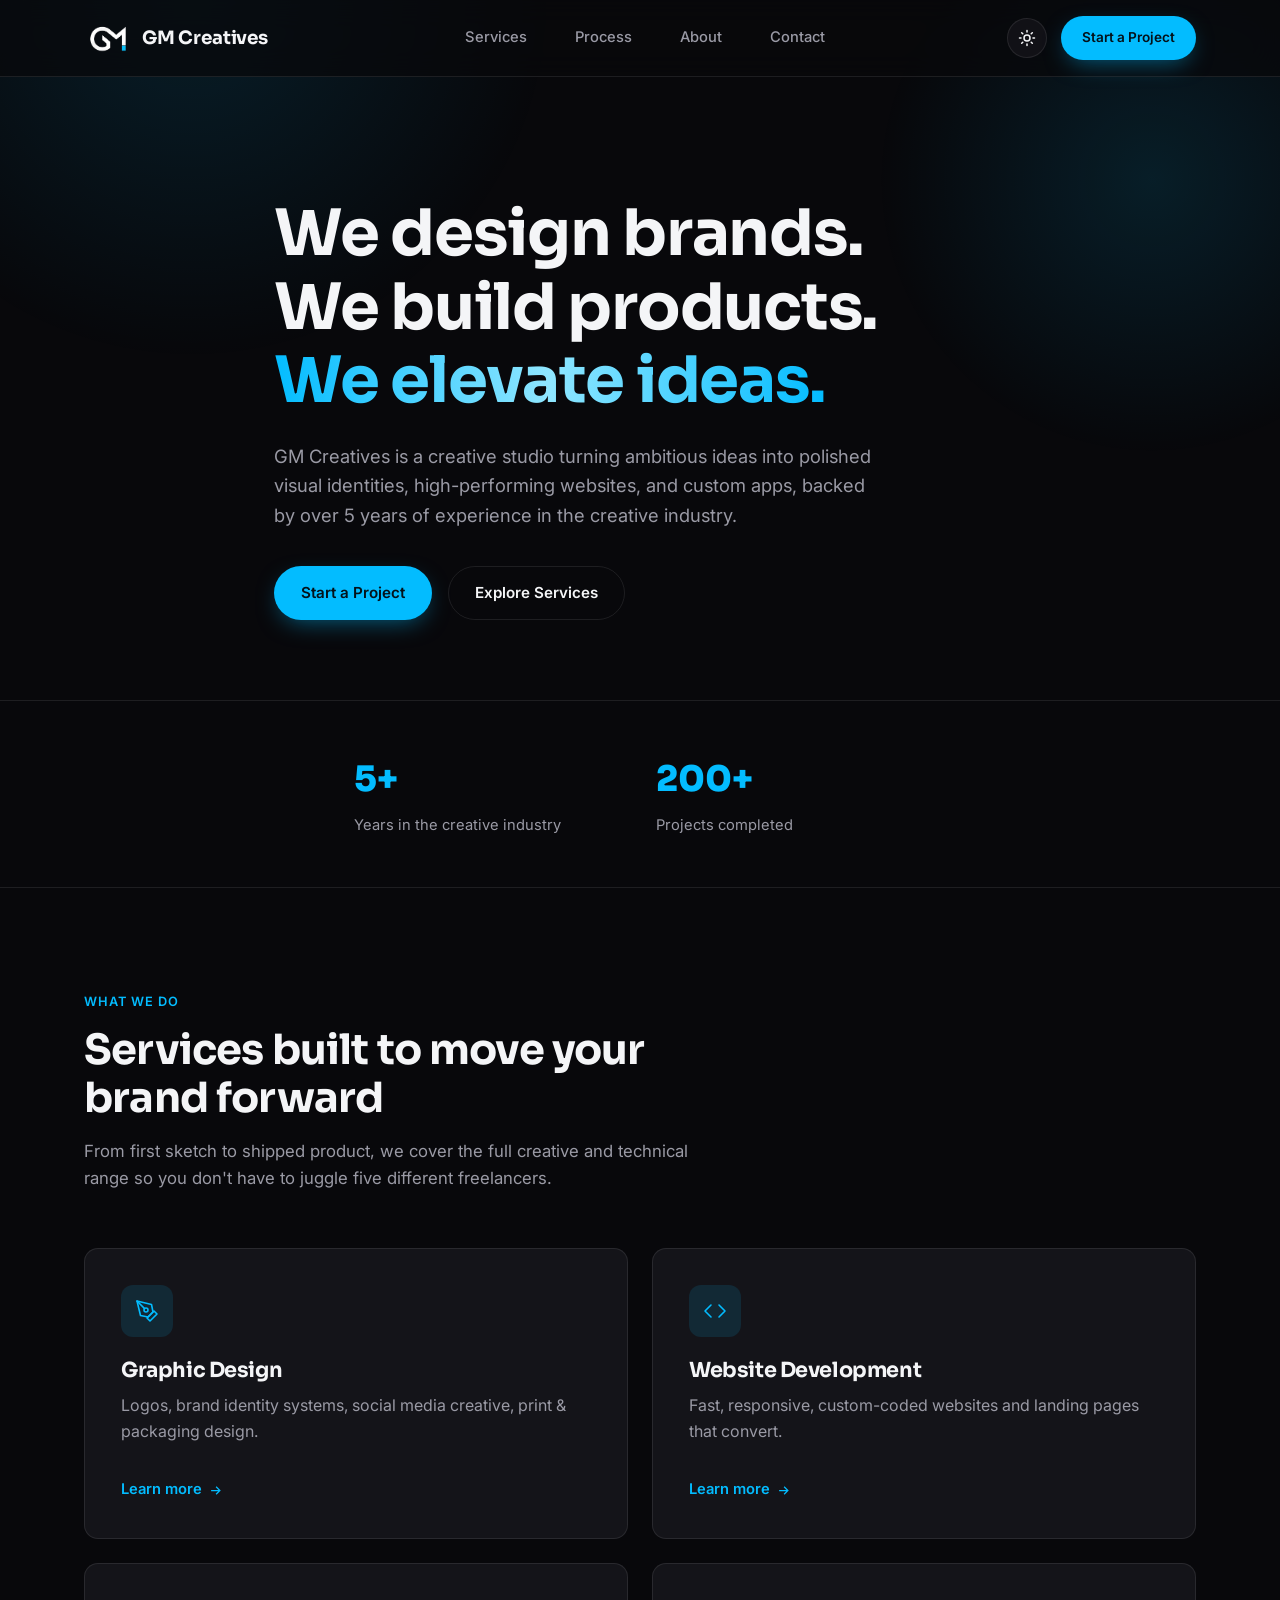
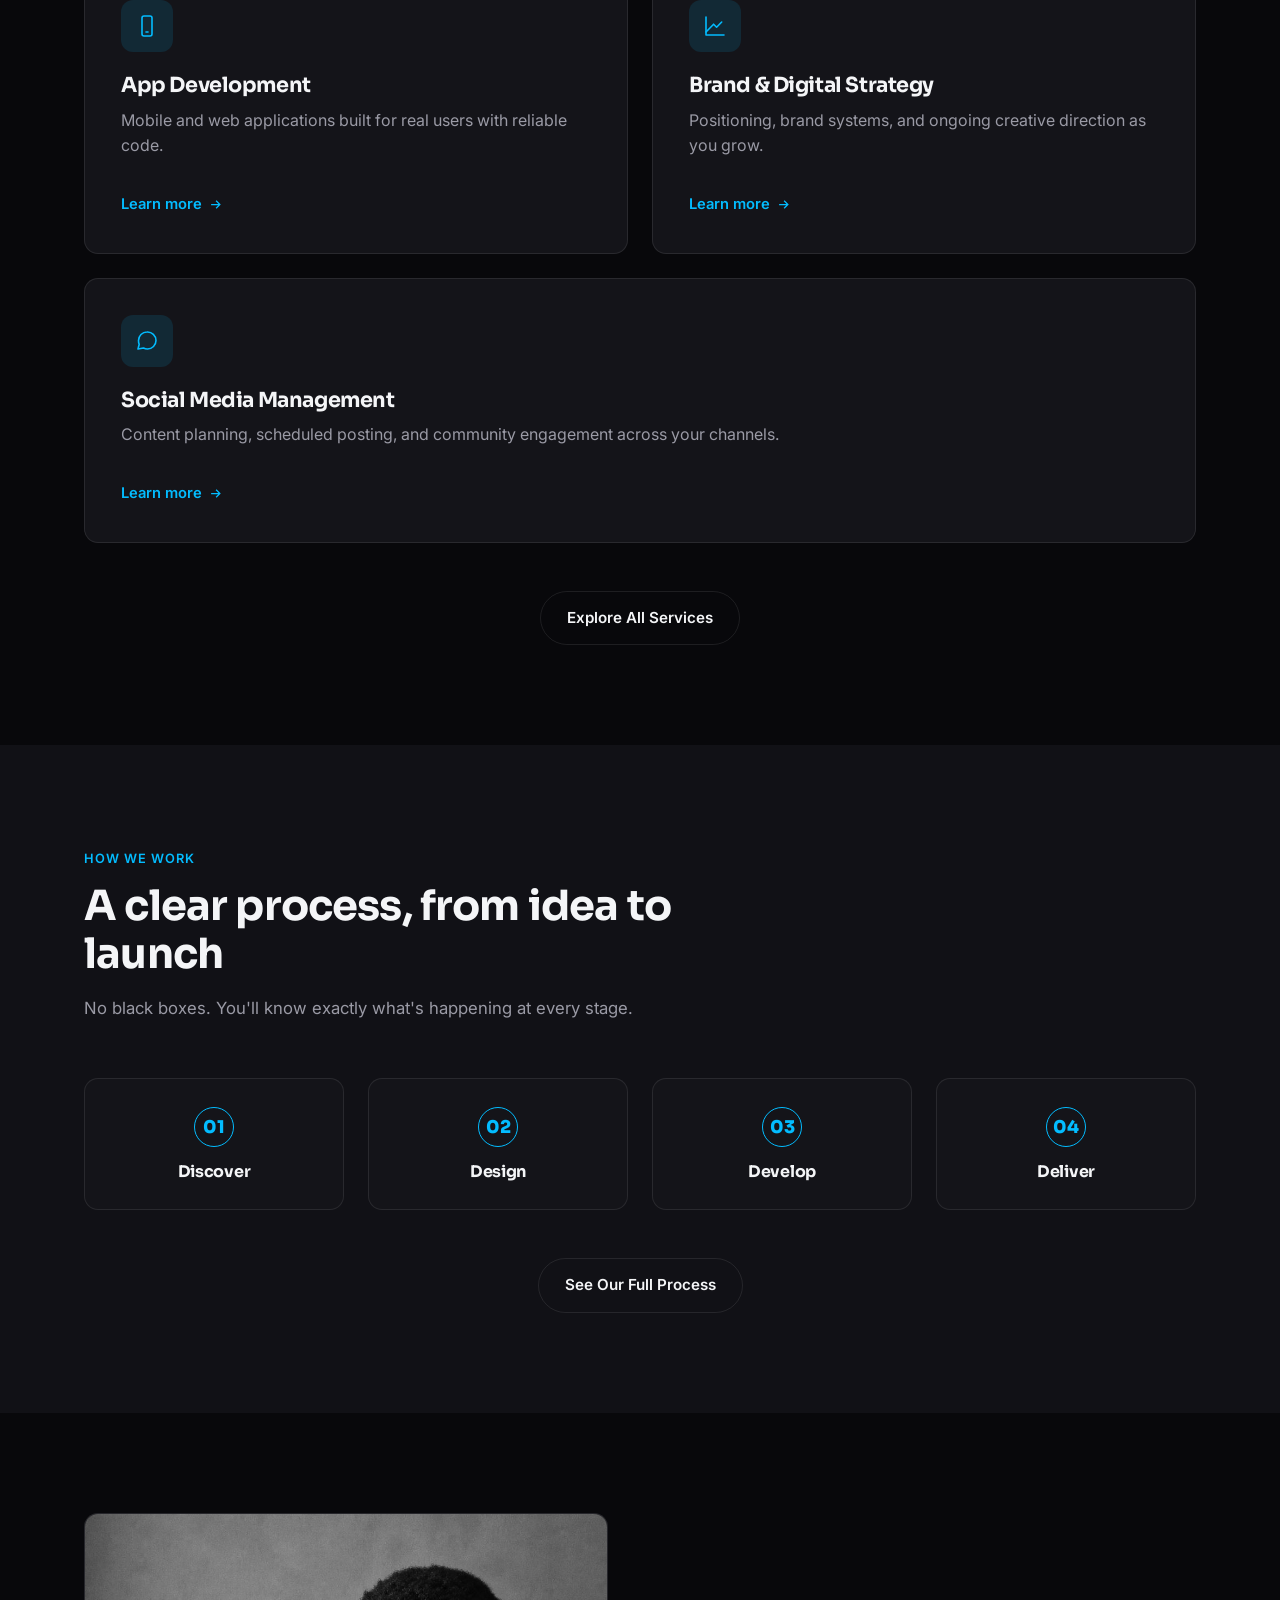
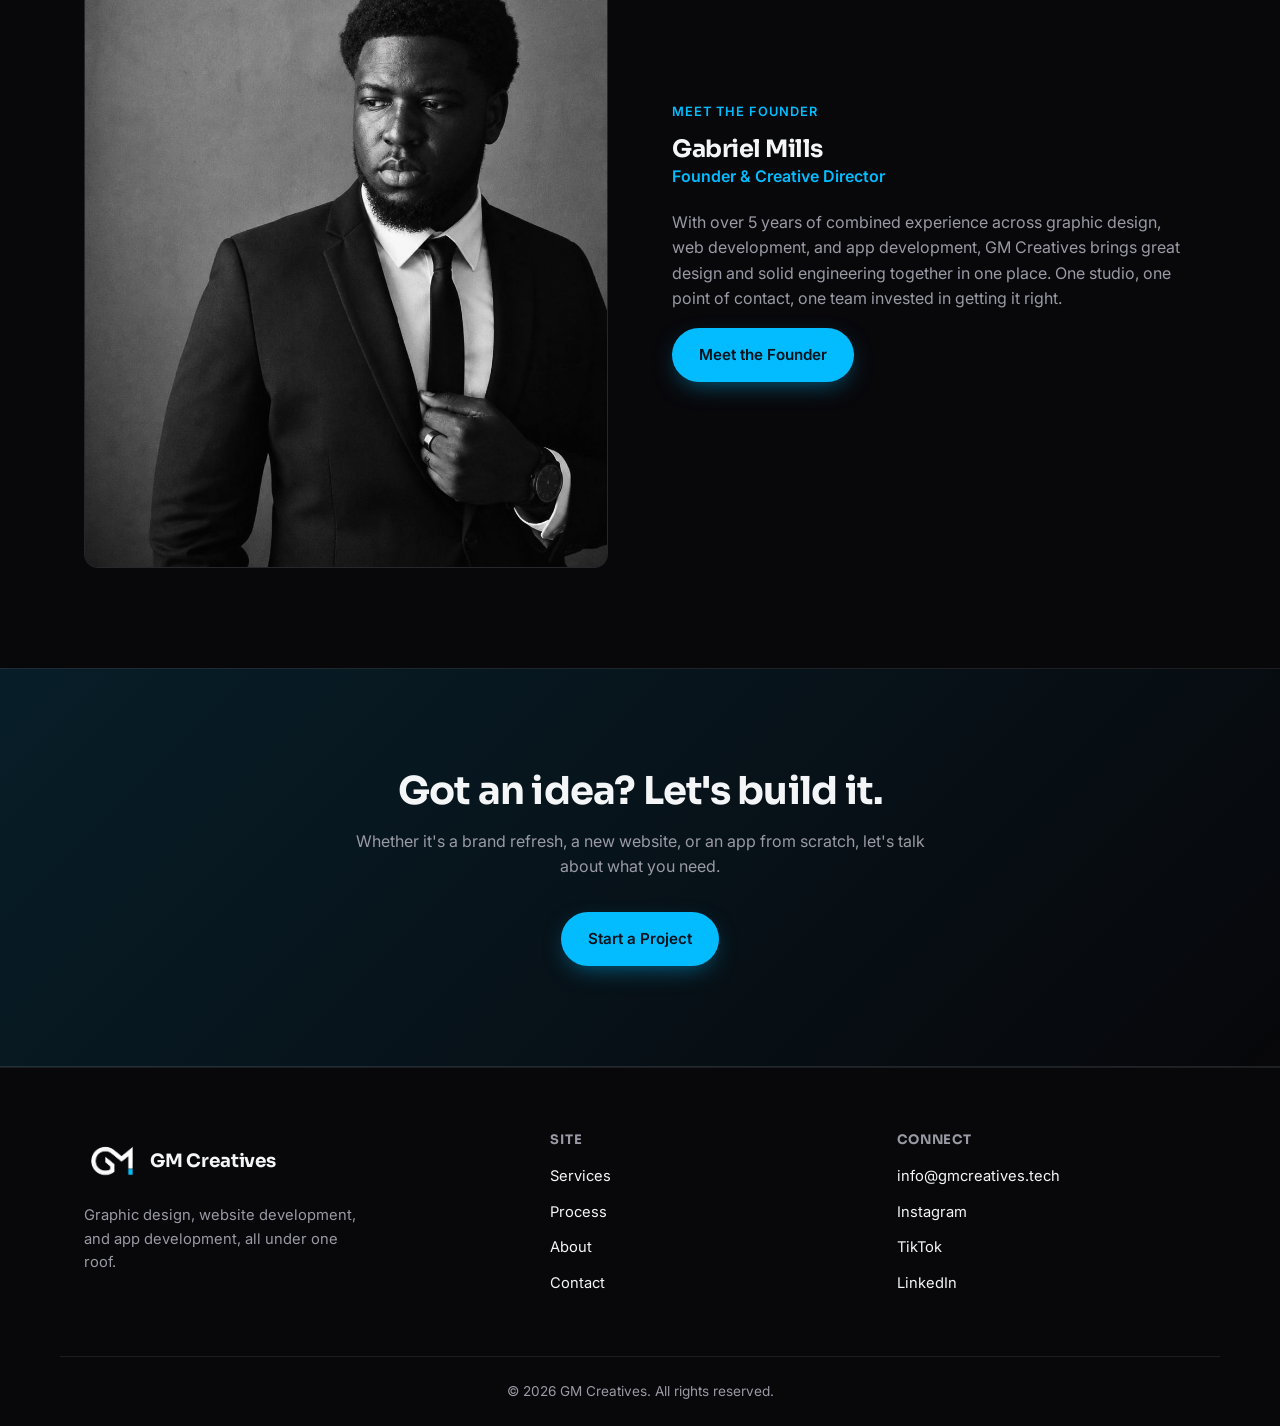
==== commit a52de8ef: "Add Social Media Management service New fifth service card on the homepage and full detail section o" ====
--- a/index.html
+++ b/index.html
@@ -139,6 +139,15 @@
           <p>Positioning, brand systems, and ongoing creative direction as you grow.</p>
           <span class="know-more">Learn more <svg viewBox="0 0 24 24" fill="none" stroke="currentColor" stroke-width="2"><path d="M5 12h14M13 6l6 6-6 6"></path></svg></span>
         </a>
+
+        <a href="services.html#social-media-management" class="service-card reveal">
+          <div class="service-icon">
+            <svg viewBox="0 0 24 24" fill="none" stroke="currentColor" stroke-width="1.6" stroke-linecap="round" stroke-linejoin="round"><path d="M21 11.5a8.5 8.5 0 01-8.5 8.5 8.4 8.4 0 01-4-1L3 20l1.2-4.8A8.4 8.4 0 013.5 11.5 8.5 8.5 0 0112 3a8.5 8.5 0 019 8.5z"></path></svg>
+          </div>
+          <h3>Social Media Management</h3>
+          <p>Content planning, scheduled posting, and community engagement across your channels.</p>
+          <span class="know-more">Learn more <svg viewBox="0 0 24 24" fill="none" stroke="currentColor" stroke-width="2"><path d="M5 12h14M13 6l6 6-6 6"></path></svg></span>
+        </a>
       </div>
 
       <div class="section-cta reveal">
--- a/assets/css/styles.css
+++ b/assets/css/styles.css
@@ -364,6 +364,10 @@
   gap: 24px;
 }
 
+.services-grid .service-card:last-child:nth-child(odd) {
+  grid-column: 1 / -1;
+}
+
 .service-card {
   background: var(--bg-card);
   border: 1px solid var(--border);
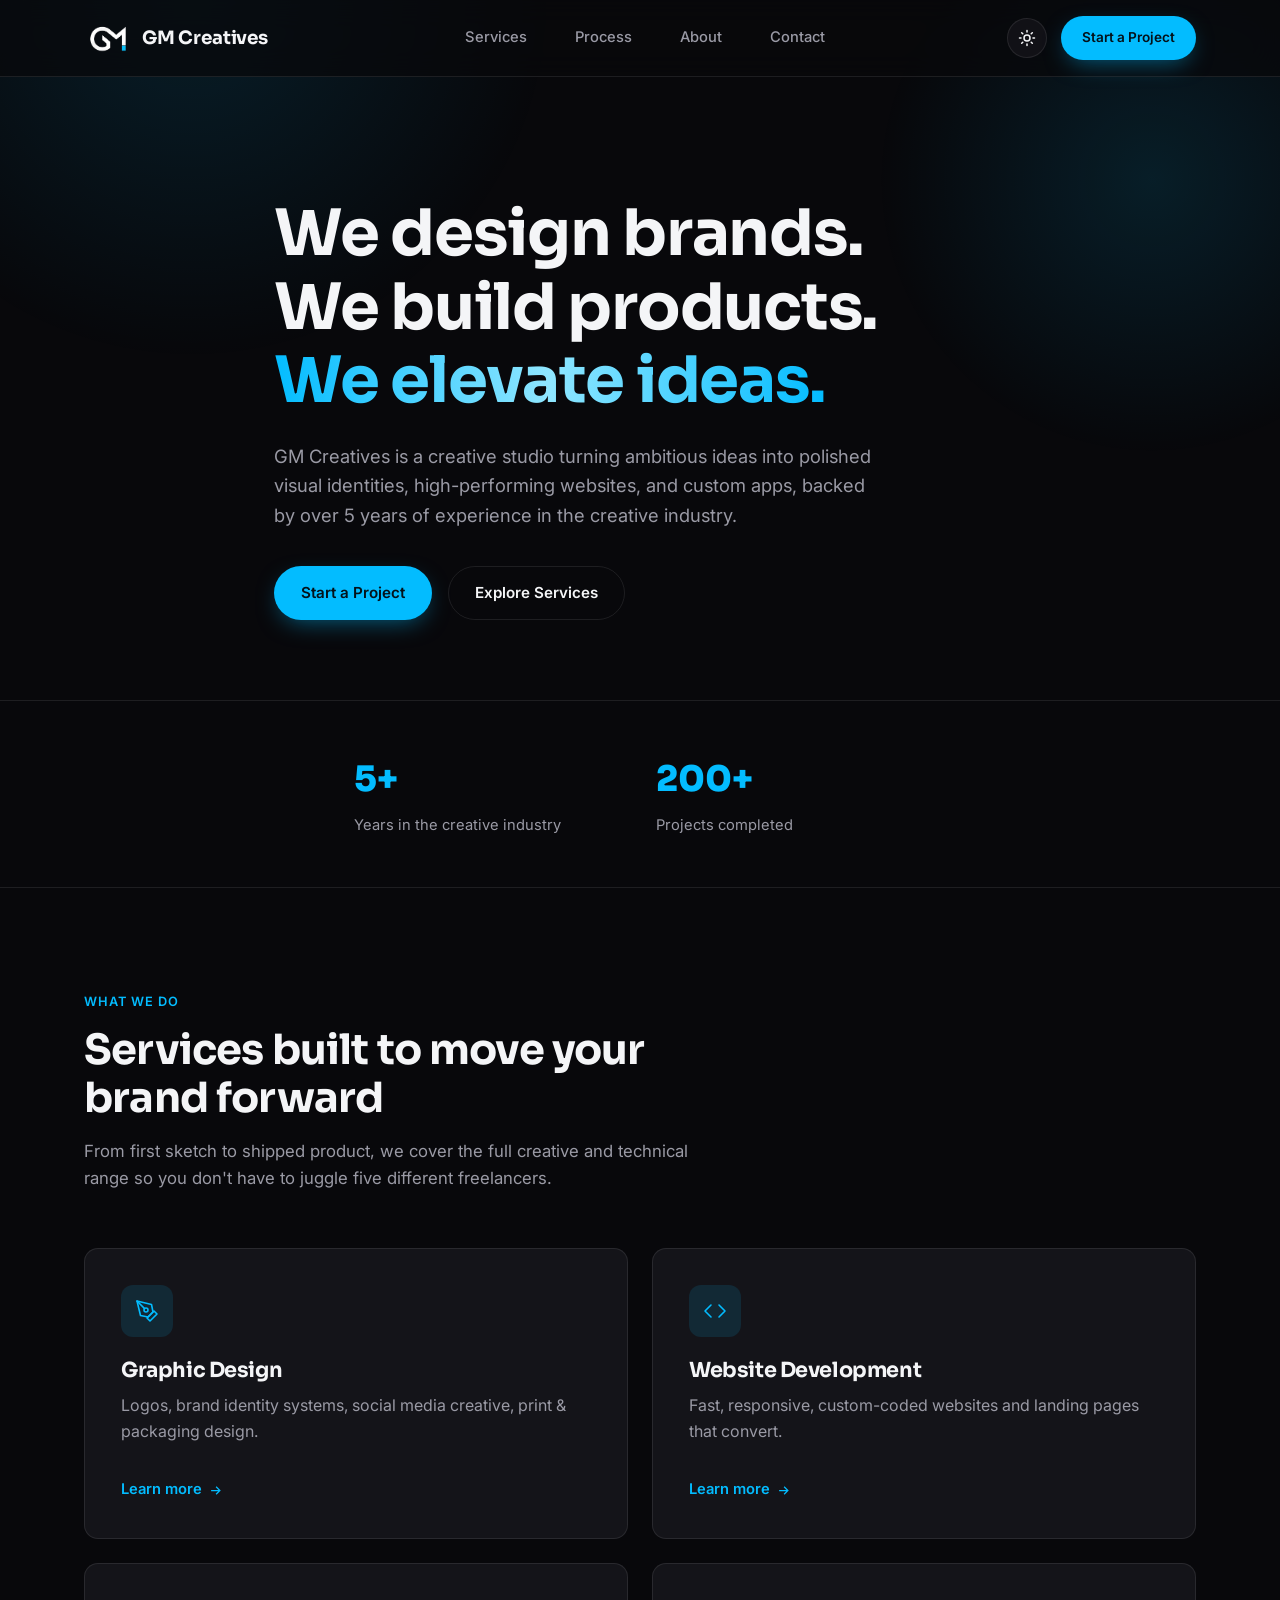
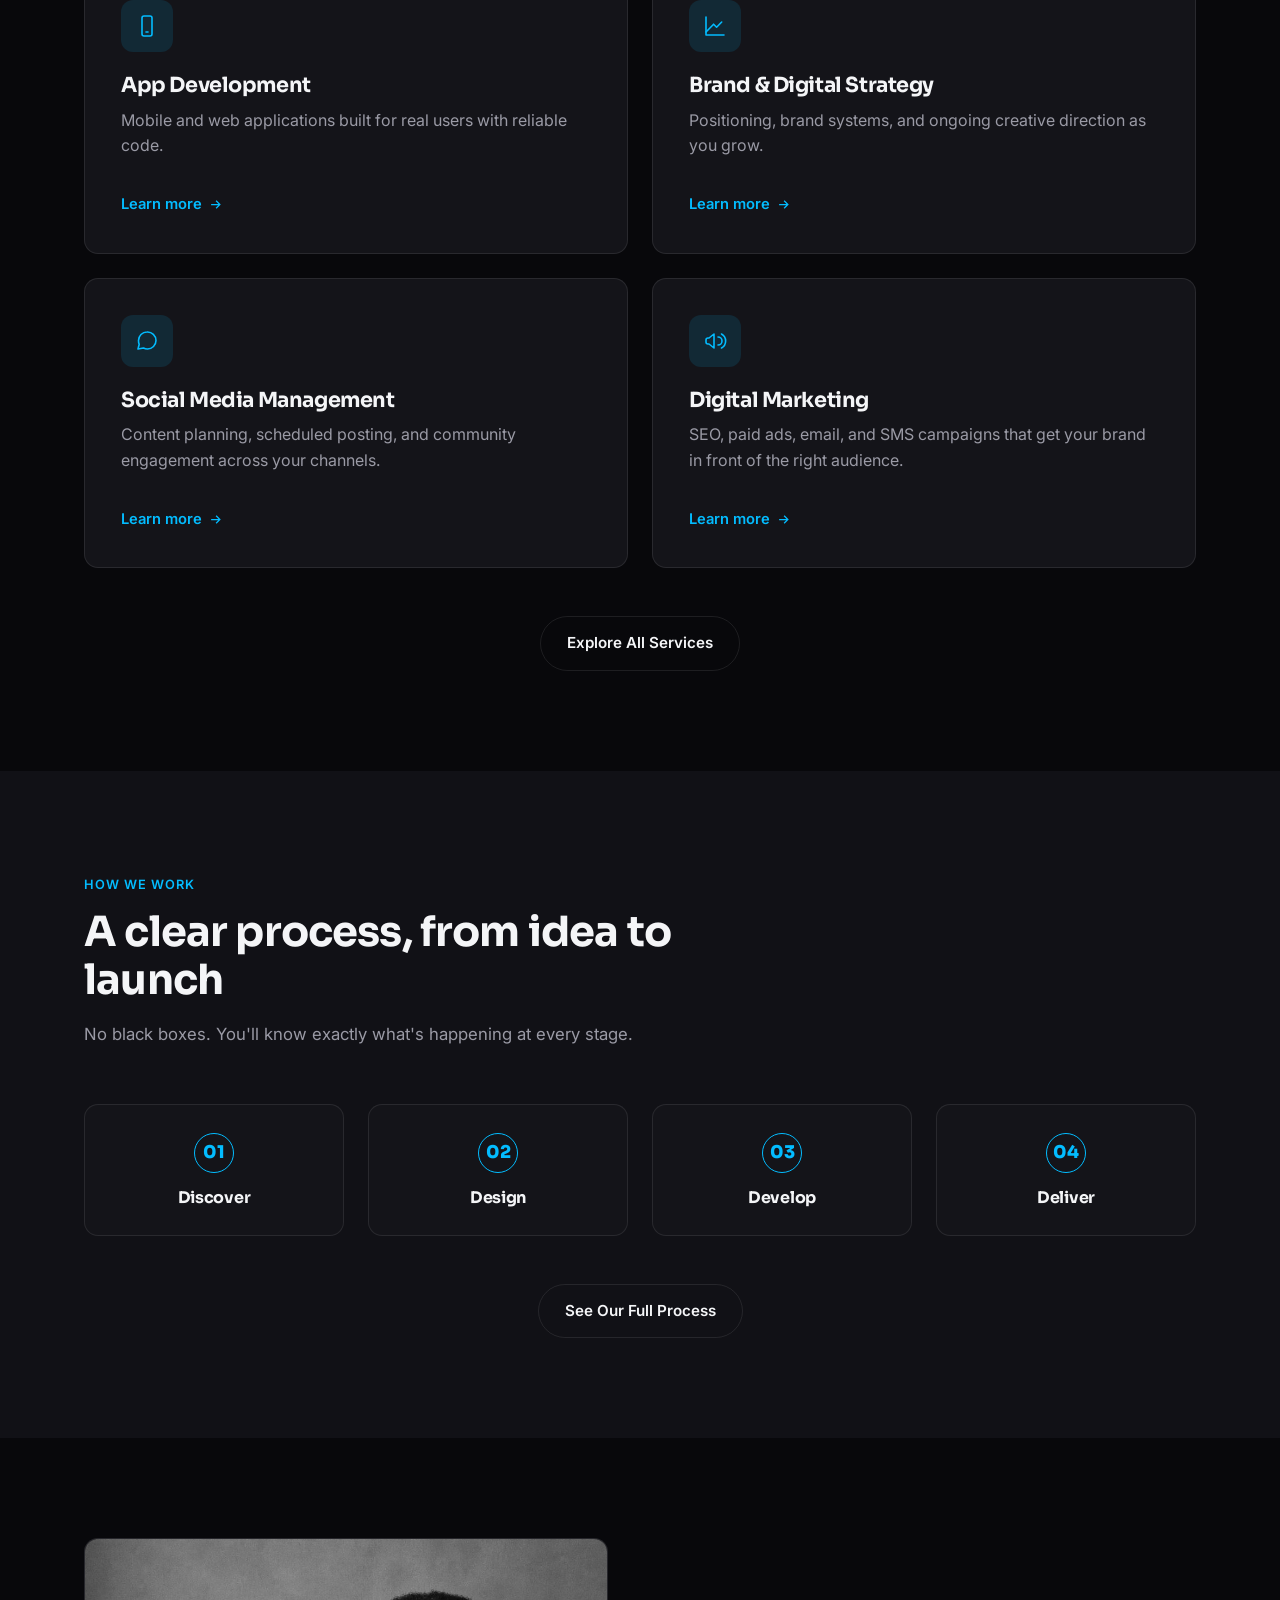
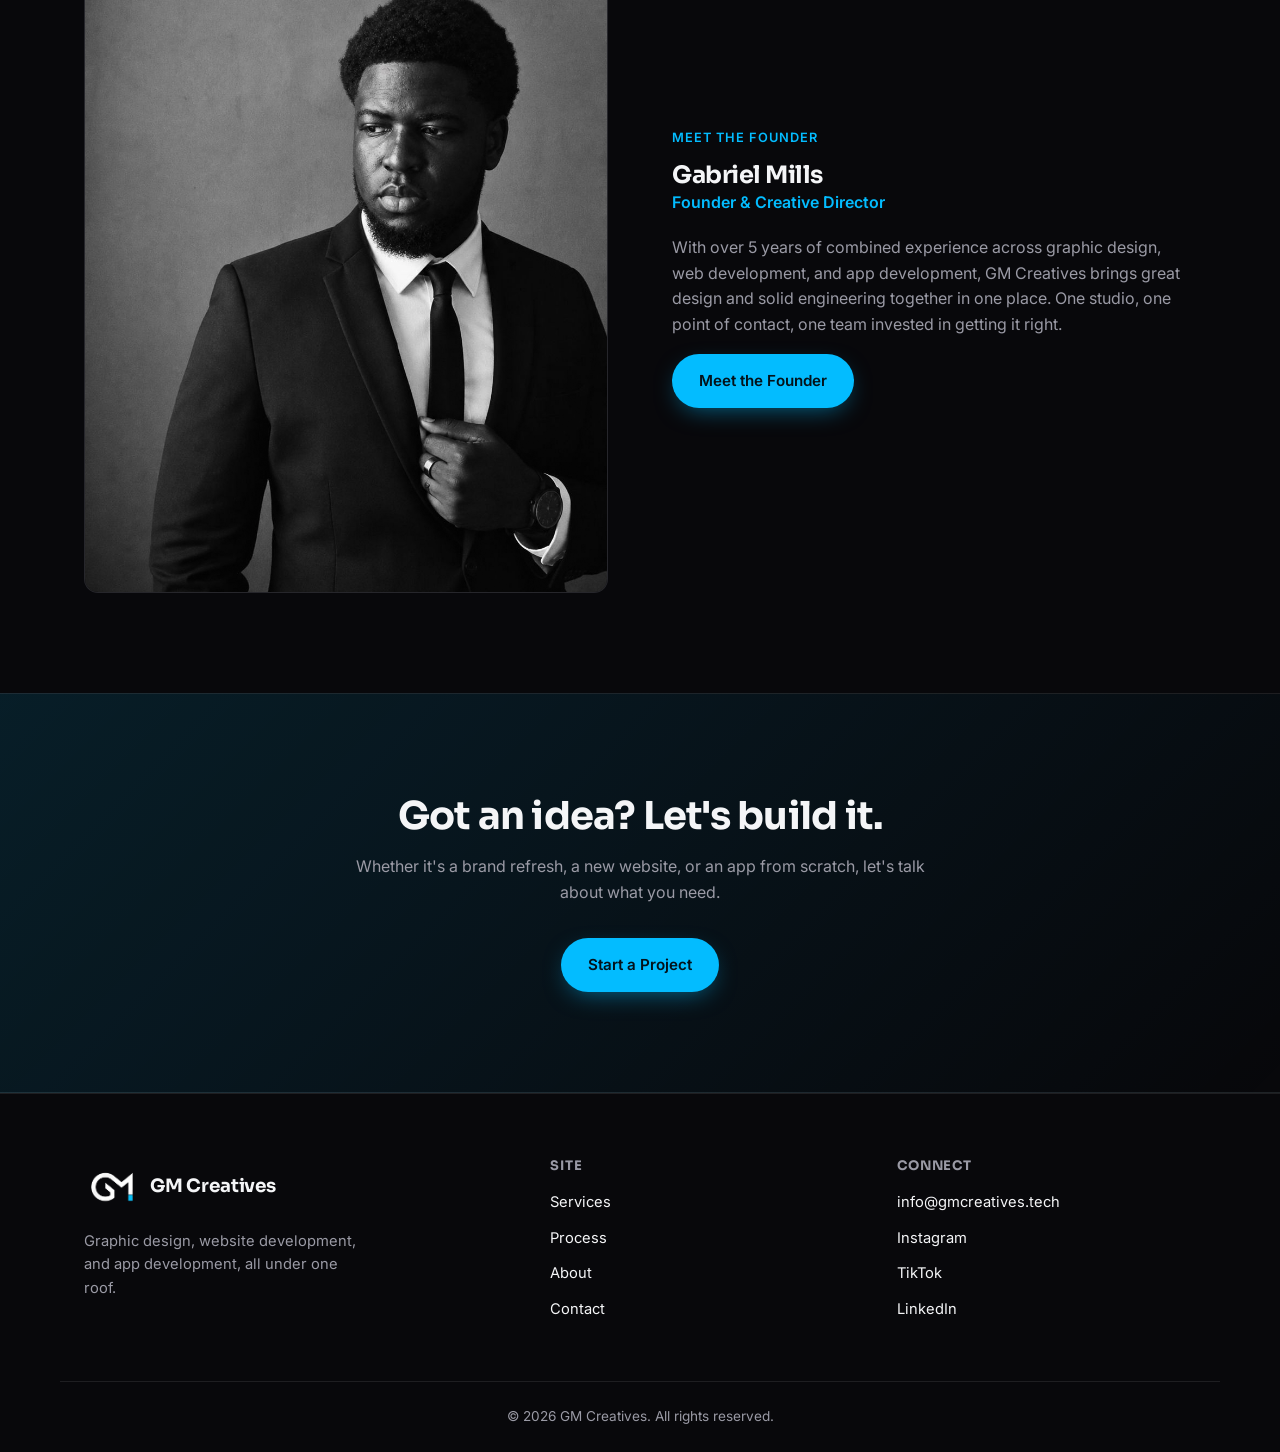
==== commit d270d9dc: "Add Digital Marketing service, including SMS New sixth service card on the homepage and full detail " ====
--- a/index.html
+++ b/index.html
@@ -43,7 +43,6 @@
       <a href="process.html"><svg class="nav-arrow" viewBox="0 0 24 24" fill="none" stroke="currentColor" stroke-width="2" stroke-linecap="round" stroke-linejoin="round"><path d="M7 17L17 7M17 7H8M17 7V16"></path></svg>Process</a>
       <a href="about.html"><svg class="nav-arrow" viewBox="0 0 24 24" fill="none" stroke="currentColor" stroke-width="2" stroke-linecap="round" stroke-linejoin="round"><path d="M7 17L17 7M17 7H8M17 7V16"></path></svg>About</a>
       <a href="contact.html"><svg class="nav-arrow" viewBox="0 0 24 24" fill="none" stroke="currentColor" stroke-width="2" stroke-linecap="round" stroke-linejoin="round"><path d="M7 17L17 7M17 7H8M17 7V16"></path></svg>Contact</a>
-      <a href="contact.html" class="btn btn-primary btn-sm mobile-cta">Start a Project</a>
     </nav>
 
     <div class="header-actions">
@@ -58,6 +57,14 @@
     </div>
   </div>
 </header>
+
+<nav class="mobile-nav-overlay" id="mobile-nav-overlay">
+  <a href="services.html"><svg class="nav-arrow" viewBox="0 0 24 24" fill="none" stroke="currentColor" stroke-width="2" stroke-linecap="round" stroke-linejoin="round"><path d="M7 17L17 7M17 7H8M17 7V16"></path></svg>Services</a>
+  <a href="process.html"><svg class="nav-arrow" viewBox="0 0 24 24" fill="none" stroke="currentColor" stroke-width="2" stroke-linecap="round" stroke-linejoin="round"><path d="M7 17L17 7M17 7H8M17 7V16"></path></svg>Process</a>
+  <a href="about.html"><svg class="nav-arrow" viewBox="0 0 24 24" fill="none" stroke="currentColor" stroke-width="2" stroke-linecap="round" stroke-linejoin="round"><path d="M7 17L17 7M17 7H8M17 7V16"></path></svg>About</a>
+  <a href="contact.html"><svg class="nav-arrow" viewBox="0 0 24 24" fill="none" stroke="currentColor" stroke-width="2" stroke-linecap="round" stroke-linejoin="round"><path d="M7 17L17 7M17 7H8M17 7V16"></path></svg>Contact</a>
+  <a href="contact.html" class="btn btn-primary btn-sm mobile-cta">Start a Project</a>
+</nav>
 
 <main>
 
@@ -148,6 +155,15 @@
           <p>Content planning, scheduled posting, and community engagement across your channels.</p>
           <span class="know-more">Learn more <svg viewBox="0 0 24 24" fill="none" stroke="currentColor" stroke-width="2"><path d="M5 12h14M13 6l6 6-6 6"></path></svg></span>
         </a>
+
+        <a href="services.html#digital-marketing" class="service-card reveal">
+          <div class="service-icon">
+            <svg viewBox="0 0 24 24" fill="none" stroke="currentColor" stroke-width="1.6" stroke-linecap="round" stroke-linejoin="round"><path d="M3 11v2a2 2 0 002 2h1l5 4V5L6 9H5a2 2 0 00-2 2z"></path><path d="M15 8a4 4 0 010 8"></path><path d="M18.5 5a8 8 0 010 14"></path></svg>
+          </div>
+          <h3>Digital Marketing</h3>
+          <p>SEO, paid ads, email, and SMS campaigns that get your brand in front of the right audience.</p>
+          <span class="know-more">Learn more <svg viewBox="0 0 24 24" fill="none" stroke="currentColor" stroke-width="2"><path d="M5 12h14M13 6l6 6-6 6"></path></svg></span>
+        </a>
       </div>
 
       <div class="section-cta reveal">
--- a/assets/css/styles.css
+++ b/assets/css/styles.css
@@ -215,6 +215,8 @@
 .footer-brand .brand-mark { height: 56px; }
 
 .header-actions {
+  position: relative;
+  z-index: 95;
   display: flex;
   align-items: center;
   gap: 14px;
@@ -268,7 +270,69 @@
 .nav-toggle.open span:nth-child(2) { opacity: 0; }
 .nav-toggle.open span:nth-child(3) { transform: translateY(-7px) rotate(-45deg); }
 
-.main-nav a.mobile-cta { display: none; }
+/* ===== Mobile full-screen nav overlay =====
+   Deliberately a sibling of <header>, not a descendant: .site-header
+   uses backdrop-filter, which makes it a containing block for any
+   position:fixed descendant, so a fixed overlay nested inside it
+   would be sized to the header's box instead of the viewport. */
+.mobile-nav-overlay { display: none; }
+
+.mobile-nav-overlay a.mobile-cta { display: none; }
+
+@media (max-width: 900px) {
+  .mobile-nav-overlay {
+    display: flex;
+    position: fixed;
+    inset: 0;
+    z-index: 90;
+    flex-direction: column;
+    align-items: center;
+    justify-content: center;
+    gap: 20px;
+    background: color-mix(in srgb, var(--bg) 80%, transparent);
+    backdrop-filter: blur(22px);
+    -webkit-backdrop-filter: blur(22px);
+    opacity: 0;
+    visibility: hidden;
+    transform: translateY(-18px);
+    transition: opacity 0.4s var(--ease), transform 0.4s var(--ease), visibility 0.4s;
+    pointer-events: none;
+  }
+
+  .mobile-nav-overlay.open {
+    opacity: 1;
+    visibility: visible;
+    transform: translateY(0);
+    pointer-events: auto;
+  }
+
+  .mobile-nav-overlay a {
+    display: inline-flex;
+    align-items: center;
+    gap: 6px;
+    font-size: 1.1rem;
+    font-weight: 600;
+    color: var(--text-muted);
+    transition: color 0.2s var(--ease);
+  }
+
+  .mobile-nav-overlay a:hover { color: var(--text); }
+  .mobile-nav-overlay a.active { color: var(--accent); }
+
+  .mobile-nav-overlay a:hover .nav-arrow,
+  .mobile-nav-overlay a.active .nav-arrow {
+    opacity: 1;
+    transform: translate(0, 0) rotate(0deg);
+  }
+
+  .mobile-nav-overlay a.mobile-cta {
+    color: var(--accent-contrast);
+  }
+}
+
+@media (prefers-reduced-motion: reduce) {
+  .mobile-nav-overlay { transition: none; }
+}
 
 /* ===== Hero ===== */
 .hero { padding: 120px 0 80px; }
@@ -914,7 +978,7 @@
 [data-theme="light"] .preloader-logo.logo-dark { display: none; }
 [data-theme="light"] .preloader-logo.logo-light { display: block; }
 
-body.preloading { overflow: hidden; }
+body.preloading, body.nav-open { overflow: hidden; }
 
 @media (prefers-reduced-motion: reduce) {
   .preloader-ring { animation: none; }
@@ -934,21 +998,8 @@
 
 /* ===== Responsive ===== */
 @media (max-width: 900px) {
+  .nav-toggle { display: flex; }
   .main-nav { display: none; }
-  .nav-toggle { display: flex; }
-
-  .main-nav.open {
-    display: flex;
-    position: absolute;
-    top: 76px;
-    left: 0;
-    right: 0;
-    flex-direction: column;
-    background: var(--bg);
-    border-bottom: 1px solid var(--border);
-    padding: 24px;
-    gap: 20px;
-  }
 
   .pillars-grid { grid-template-columns: repeat(2, 1fr); }
   .services-grid { grid-template-columns: 1fr; }
@@ -974,7 +1025,7 @@
 
 @media (max-width: 600px) {
   .header-actions .btn-sm:not(.mobile-cta) { display: none; }
-  .main-nav a.mobile-cta { display: inline-flex; margin-top: 4px; }
+  .mobile-nav-overlay a.mobile-cta { display: inline-flex; }
 }
 
 @media (max-width: 560px) {
